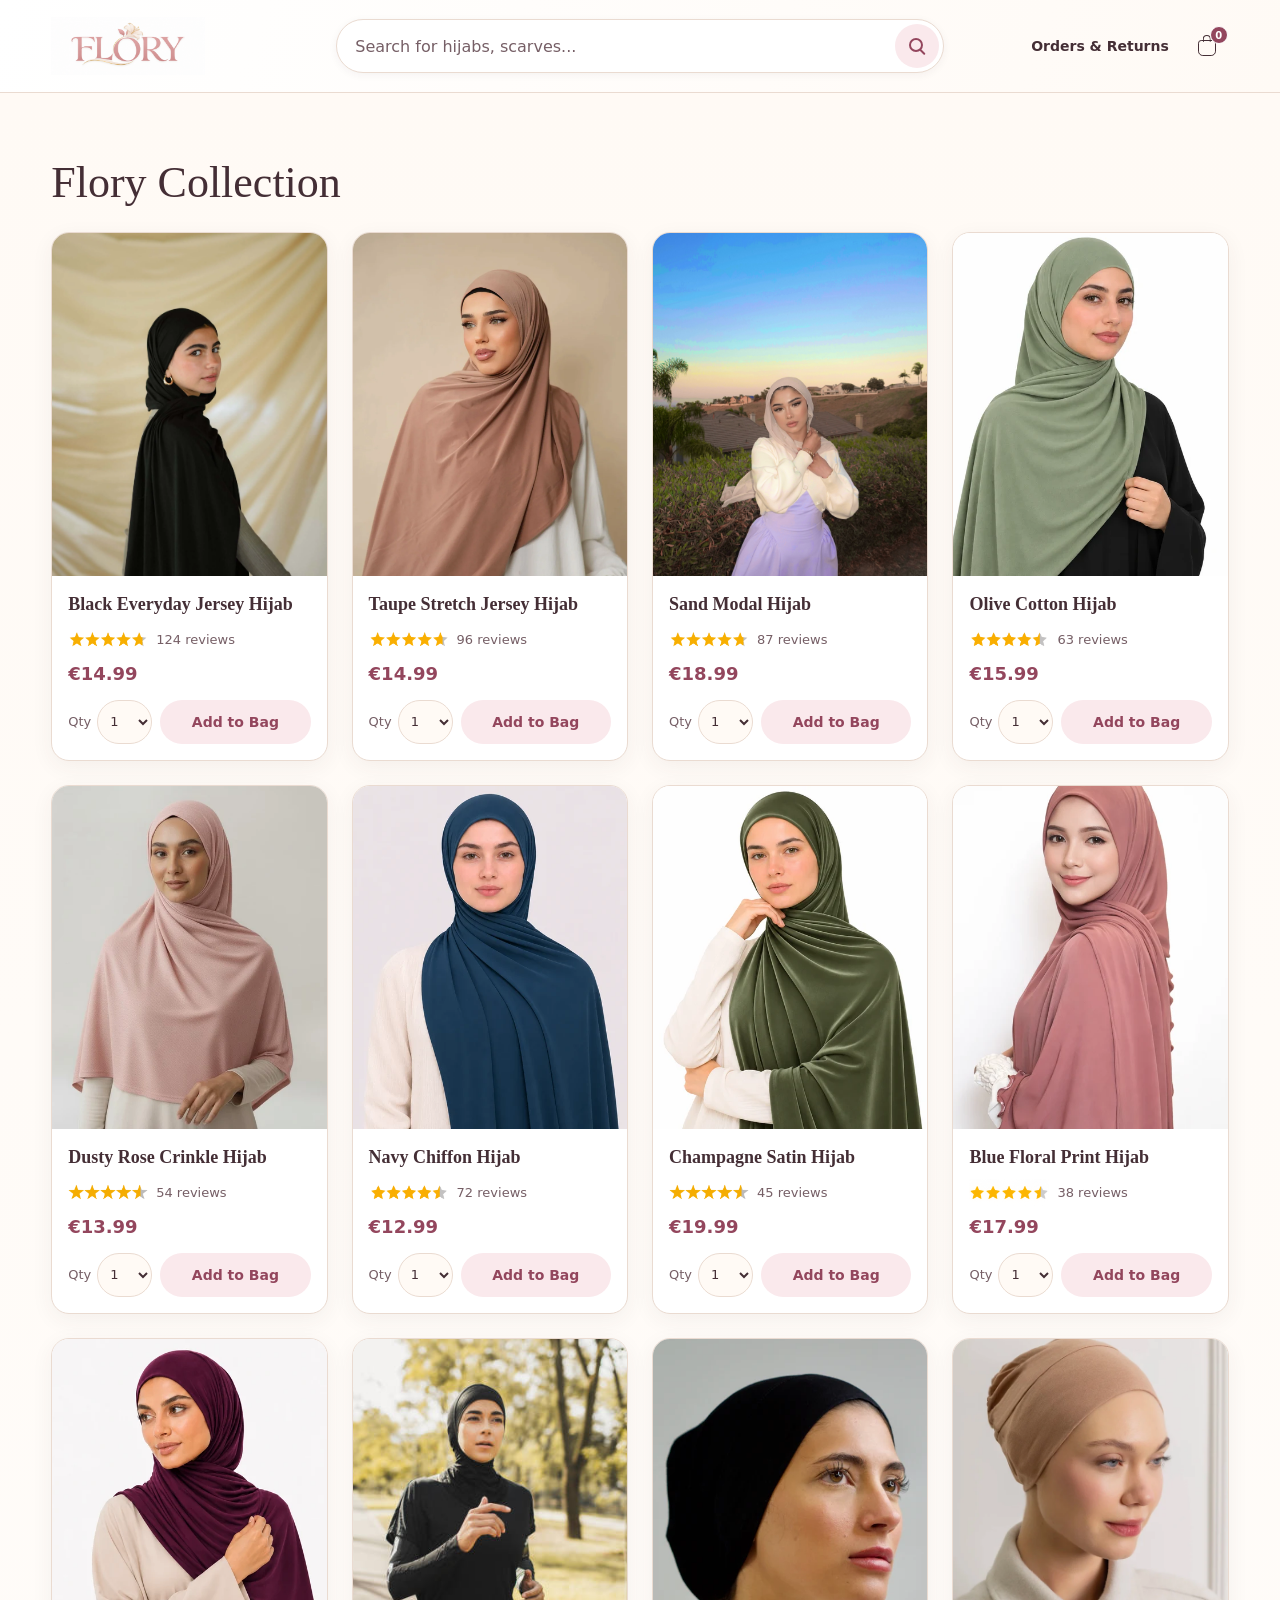
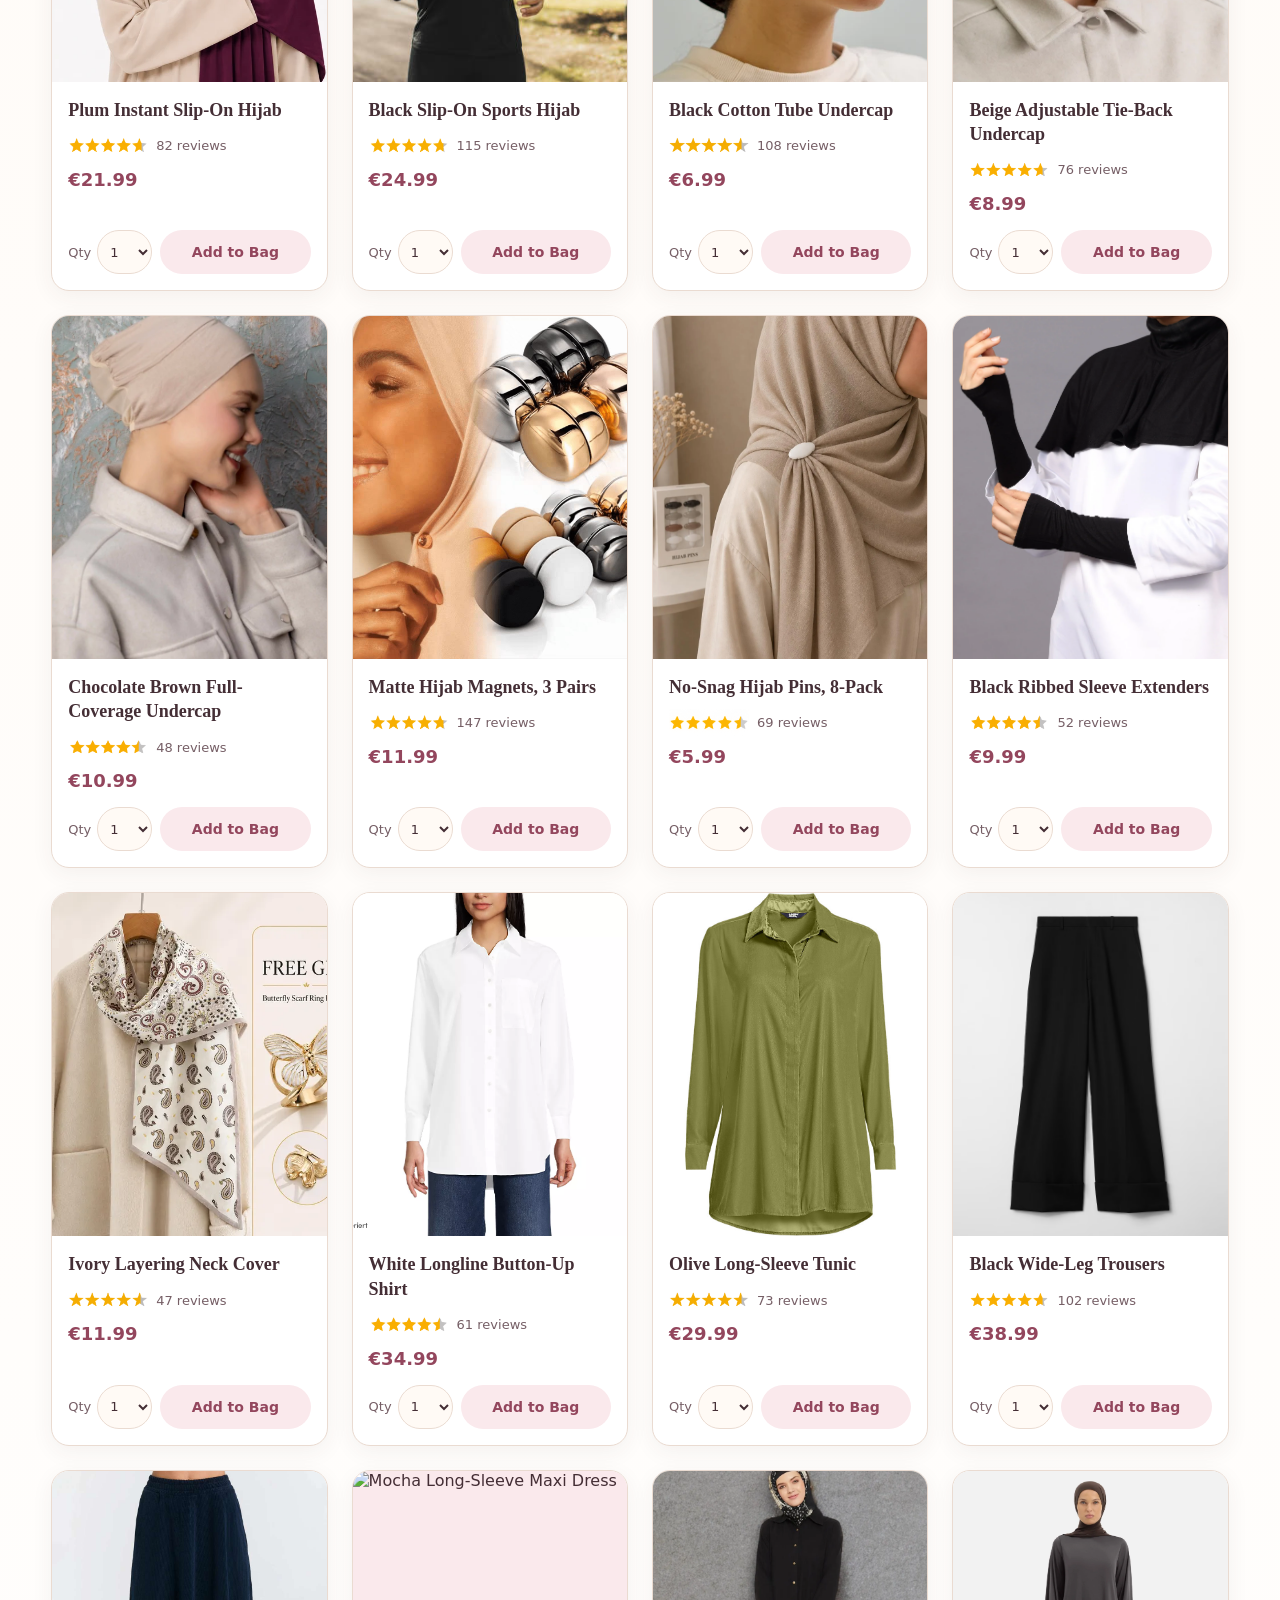
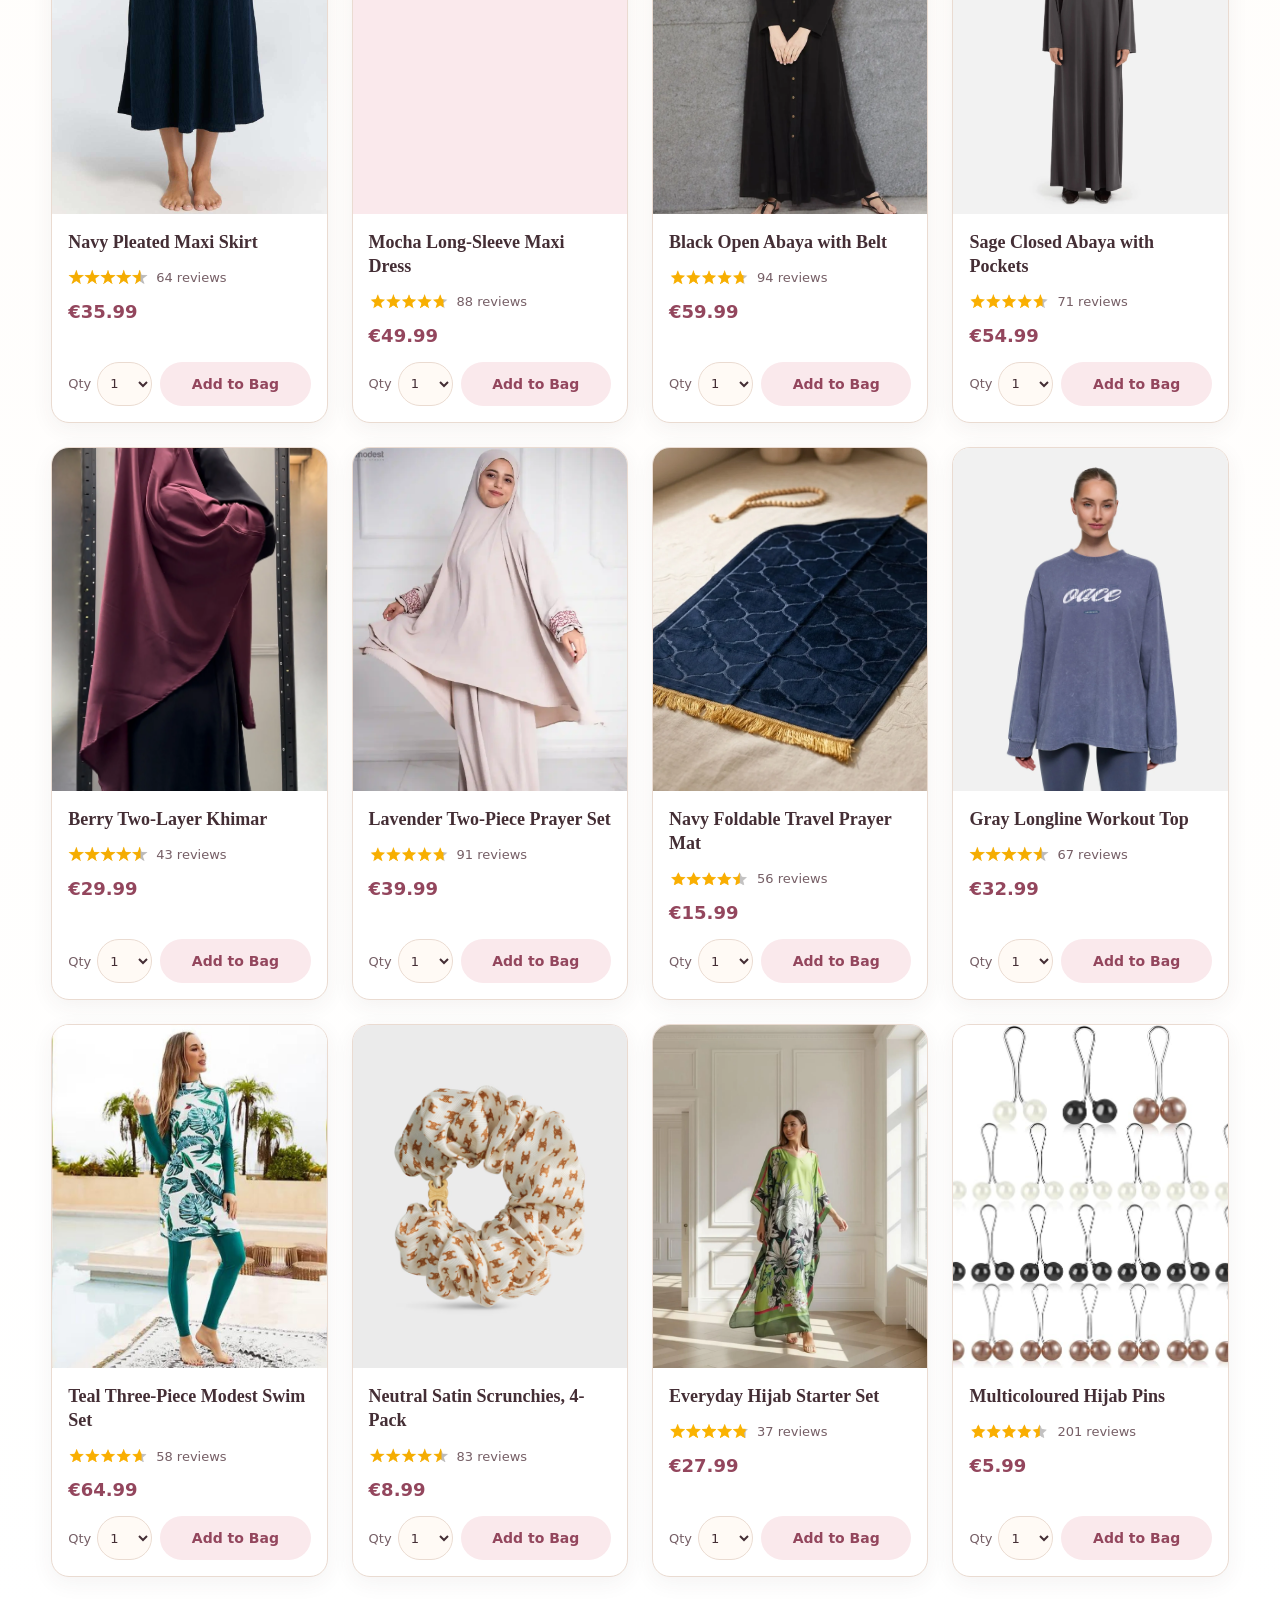
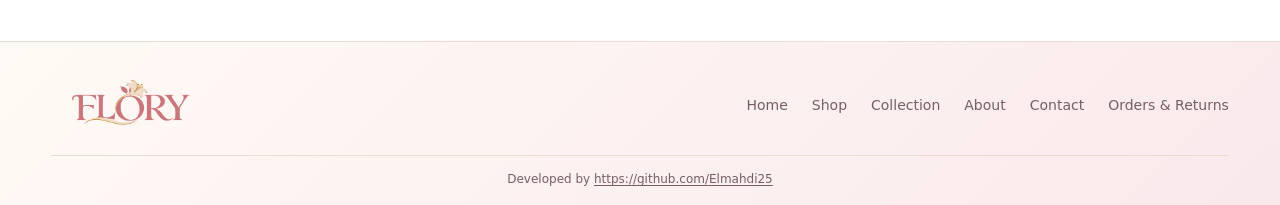
==== index.html @ d153ff6a "step_1 adding product by 1 in the bag cart" ====
<!DOCTYPE html>
<html lang="en">

<head>
    <meta charset="UTF-8">
    <meta name="viewport" content="width=device-width, initial-scale=1.0">
    <link rel="icon" type="image/png" href="./images/icons/flory-fav-icon.png">
    <title>FLORY</title>
    <link rel="stylesheet" href="./style/index/header.css">
    <link rel="stylesheet" href="./style/index/main.css">
    <link rel="stylesheet" href="./style/index/footer.css">
</head>

<body>
    <header class="store-header">
        <div class="header-inner">
            <a class="brand" href="index.html">
                <img src="images/flory-logo.png" alt="FLORY home">
            </a>

            <form class="store-search" role="search" action="search.html" method="get">
                <input type="search" name="q" aria-label="Search for hijabs and scarves"
                    placeholder="Search for hijabs, scarves..." required>
                <button type="submit" aria-label="Search">
                    <span class="search-icon" aria-hidden="true"></span>
                </button>
            </form>

            <nav class="header-actions" aria-label="Store links">
                <a class="orders-link" href="orders.html">Orders &amp; Returns</a>

                <div class="cart-tools">
                    <a class="icon-link" href="cart.html" aria-label="Shopping bag, 0 items">
                        <span class="bag-icon" aria-hidden="true"></span>
                        <span class="bag-count" aria-hidden="true">0</span>
                    </a>
                </div>
            </nav>
        </div>
    </header>
    <main class="shop">
        <h1 class="shop-title">Flory Collection</h1>

        <div class="products-grid js-products-grid"></div>
    </main>


    <footer class="flory-footer">
        <div class="flory-footer-inner">
            <a class="flory-footer-brand" href="index.html" aria-label="FLORY home">
                <img src="images/flory-logo-background-removed.png" alt="FLORY">
            </a>

            <nav class="flory-footer-nav" aria-label="Footer navigation">
                <ul class="flory-footer-links">
                    <li><a href="index.html">Home</a></li>
                    <li><a href="index.html#shop">Shop</a></li>
                    <li><a href="index.html#collection">Collection</a></li>
                    <li><a href="about.html">About</a></li>
                    <li><a href="contact.html">Contact</a></li>
                    <li><a href="orders.html">Orders &amp; Returns</a></li>
                </ul>
            </nav>

            <p class="flory-footer-credit">
                Developed by
                <a href="https://github.com/Elmahdi25">https://github.com/Elmahdi25</a>
            </p>
        </div>
    </footer>
    <script src="./script/bag_cart.js"></script>
    <script src="./script/product.js"></script>
    <script src="./script/index.js"></script>
</body>

</html>
---- style/index/header.css ----
:root {
  --cream: #fffaf5;
  --white: #fff;
  --blush: #fae9ec;
  --beige: #eadbd1;
  --rose: #93465d;
  --gold: #a97b3f;
  --ink: #442e35;
  --muted: #765f66;
}

* {
  box-sizing: border-box;
}

body {
  margin: 0;
  color: var(--ink);
  font-family: "DM Sans", system-ui, sans-serif;
}

.store-header {
  background: linear-gradient(110deg, var(--white), var(--cream));
  border-bottom: 1px solid var(--beige);
  box-shadow: 0 4px 18px rgb(68 46 53 / 7%);
}

.header-inner {
  display: grid;
  grid-template-columns: minmax(0, 1fr) minmax(0, 2.4fr) minmax(
      max-content,
      1fr
    );
  align-items: center;
  gap: 2rem;
  max-width: 90rem;
  margin-inline: auto;
  padding: 1rem clamp(1rem, 4vw, 3.5rem);
}

.brand {
  justify-self: start;
  border-radius: 0.5rem;
}

.brand img {
  display: block;
  width: clamp(6rem, 12vw, 10rem);
  max-width: 100%;
  height: 3.75rem;
  object-fit: contain;
  object-position: left center;
}

.store-search {
  display: flex;
  width: 100%;
  min-width: 0;
  padding: 0.25rem;
  border: 1px solid var(--beige);
  border-radius: 999px;
  background: var(--white);
  box-shadow: 0 2px 8px rgb(68 46 53 / 5%);
}

.store-search input {
  flex: 1;
  min-width: 0;
  padding: 0 0.875rem;
  border: 0;
  border-radius: inherit;
  background: transparent;
  color: var(--ink);
  font: inherit;
}

.store-search input::placeholder {
  color: var(--muted);
}

.store-search input:focus {
  outline: none;
}

.store-search:focus-within {
  border-color: var(--rose);
  outline: 2px solid var(--blush);
}

.store-search button,
.icon-link {
  display: grid;
  place-items: center;
  flex: none;
  width: 2.75rem;
  height: 2.75rem;
}

.store-search button {
  border: 0;
  border-radius: 50%;
  background: var(--blush);
  color: var(--rose);
  cursor: pointer;
}

.store-search button:hover {
  background: #f4d9df;
}

.search-icon {
  position: relative;
  width: 0.875rem;
  height: 0.875rem;
  border: 2px solid currentColor;
  border-radius: 50%;
  transform: translate(-1px, -1px);
}

.search-icon::after {
  position: absolute;
  right: -5px;
  bottom: -3px;
  width: 7px;
  height: 2px;
  border-radius: 2px;
  background: currentColor;
  transform: rotate(45deg);
  content: "";
}

.header-actions,
.cart-tools {
  display: flex;
  align-items: center;
}

.header-actions {
  justify-self: end;
  gap: 1rem;
}

.orders-link {
  display: inline-flex;
  align-items: center;
  min-height: 2.75rem;
  color: var(--ink);
  font-size: 0.875rem;
  font-weight: 600;
  text-decoration: none;
  white-space: nowrap;
}

.orders-link:hover {
  text-decoration: underline;
  text-decoration-color: var(--gold);
  text-underline-offset: 0.25em;
}

.icon-link {
  position: relative;
  border-radius: 50%;
  color: var(--ink);
  text-decoration: none;
}

.icon-link:hover {
  background: var(--blush);
  color: var(--rose);
}

.brand:focus-visible,
.orders-link:focus-visible,
.icon-link:focus-visible,
.store-search button:focus-visible {
  outline: 2px solid var(--rose);
  outline-offset: 2px;
}

.bag-icon {
  position: relative;
  width: 1.125rem;
  height: 1rem;
  margin-top: 0.25rem;
  border: 1.5px solid currentColor;
  border-radius: 0.2rem 0.2rem 0.3rem 0.3rem;
}

.bag-icon::before {
  position: absolute;
  top: -0.375rem;
  left: 50%;
  width: 0.4rem;
  height: 0.35rem;
  border: 1.5px solid currentColor;
  border-bottom: 0;
  border-radius: 0.35rem 0.35rem 0 0;
  transform: translateX(-50%);
  content: "";
}

.bag-count {
  position: absolute;
  top: 0.125rem;
  right: 0.0625rem;
  display: grid;
  place-items: center;
  min-width: 1.125rem;
  height: 1.125rem;
  padding-inline: 0.125rem;
  border: 1px solid var(--white);
  border-radius: 999px;
  background: var(--rose);
  color: var(--white);
  font-size: 0.625rem;
  font-weight: 700;
}

/* Tablet */
@media (max-width: 62rem) {
  .header-inner {
    grid-template-columns: minmax(0, 1fr) minmax(0, 2fr) max-content;
    gap: 1rem;
  }

  .header-actions {
    gap: 0.5rem;
  }
}

/* Mobile: logo and store links above a full-width search field */
@media (max-width: 44rem) {
  .header-inner {
    grid-template-columns: minmax(0, 1fr) max-content;
    gap: 0.625rem 0.75rem;
    padding: 0.625rem 1rem 0.875rem;
  }

  .brand {
    grid-area: 1 / 1;
  }

  .brand img {
    height: 2.75rem;
  }

  .header-actions {
    grid-area: 1 / 2;
  }

  .store-search {
    grid-area: 2 / 1 / 3 / -1;
  }
}

/* Narrow phones */
@media (max-width: 23rem) {
  .header-inner {
    padding-inline: 0.75rem;
    column-gap: 0.5rem;
  }

  .orders-link {
    font-size: 0.75rem;
  }
}
---- style/index/main.css ----
.shop {
  min-height: 100vh;
  padding: clamp(2rem, 5vw, 4rem) clamp(1rem, 4vw, 3.5rem);
  background: linear-gradient(180deg, var(--cream), var(--white));
}

.shop-title,
.products-grid {
  max-width: 80rem;
  margin-inline: auto;
}

.shop-title {
  margin-top: 0;
  margin-bottom: 1.5rem;
  color: var(--ink);
  font-family: Georgia, serif;
  font-size: clamp(1.75rem, 4vw, 2.75rem);
  font-weight: 500;
}

.products-grid {
  display: grid;
  grid-template-columns: repeat(auto-fill, minmax(min(100%, 15rem), 1fr));
  gap: clamp(0.875rem, 2vw, 1.5rem);
}

.product-card {
  display: flex;
  flex-direction: column;
  min-width: 0;
  overflow: hidden;
  border: 1px solid var(--beige);
  border-radius: 1.125rem;
  background: var(--white);
  box-shadow: 0 6px 22px rgb(68 46 53 / 6%);
}

.product-image-wrap {
  aspect-ratio: 4 / 5;
  overflow: hidden;
  background: var(--blush);
}

.product-image {
  display: block;
  width: 100%;
  height: 100%;
  object-fit: cover;
}

.product-details {
  display: flex;
  flex: 1;
  flex-direction: column;
  gap: 0.625rem;
  padding: 1rem;
}

.product-name {
  margin: 0;
  color: var(--ink);
  font-family: Georgia, serif;
  font-size: 1.125rem;
  font-weight: 600;
  line-height: 1.35;
}

.product-rating {
  display: flex;
  flex-wrap: wrap;
  align-items: center;
  gap: 0.375rem 0.5rem;
}

.product-stars {
  display: block;
  width: 5rem;
  height: auto;
}

.product-review-count {
  color: var(--muted);
  font-size: 0.8125rem;
}

.product-price {
  margin: 0;
  color: var(--rose);
  font-size: 1.125rem;
  font-weight: 700;
}

.product-actions {
  display: flex;
  flex-wrap: wrap;
  align-items: center;
  gap: 0.5rem;
  margin-top: auto;
  padding-top: 0.375rem;
}

.product-quantity {
  display: flex;
  align-items: center;
  gap: 0.375rem;
  color: var(--muted);
  font-size: 0.8125rem;
}

.product-quantity select,
.add-to-bag {
  min-height: 2.75rem;
  border-radius: 999px;
  font: inherit;
  cursor: pointer;
}

.product-quantity select {
  padding-inline: 0.5rem;
  border: 1px solid var(--beige);
  background: var(--cream);
  color: var(--ink);
}

.add-to-bag {
  flex: 1 0 auto;
  padding-inline: 0.75rem;
  border: 1px solid transparent;
  background: var(--blush);
  color: var(--rose);
  font-size: 0.875rem;
  font-weight: 700;
}

.add-to-bag:hover {
  border-color: var(--gold);
  background: #f4d9df;
}

.product-quantity select:focus-visible,
.add-to-bag:focus-visible {
  outline: 2px solid var(--rose);
  outline-offset: 2px;
}
---- style/index/footer.css ----
.flory-footer {
  padding: 2rem clamp(1rem, 4vw, 3.5rem) 1rem;
  border-top: 1px solid var(--beige, #eadbd1);
  background: linear-gradient(
    135deg,
    var(--cream, #fffaf5),
    var(--blush, #fae9ec)
  );
  color: var(--muted, #765f66);
}

.flory-footer-inner {
  display: grid;
  grid-template-columns: auto minmax(0, 1fr);
  align-items: center;
  gap: 1.25rem 2rem;
  max-width: 80rem;
  margin-inline: auto;
}

.flory-footer a {
  color: inherit;
  text-decoration: none;
}

.flory-footer a:hover {
  color: var(--rose, #93465d);
  text-decoration: underline;
  text-underline-offset: 0.25em;
}

.flory-footer a:focus-visible {
  outline: 2px solid var(--rose, #93465d);
  outline-offset: 3px;
  border-radius: 0.2rem;
}

.flory-footer .flory-footer-brand {
  justify-self: start;
}

.flory-footer-brand img {
  display: block;
  width: clamp(7rem, 15vw, 10rem);
  height: auto;
}

@media (max-width: 48rem) {
  .flory-footer .flory-footer-brand {
    justify-self: center;
  }
}

.flory-footer-nav {
  justify-self: end;
}

.flory-footer-links {
  display: flex;
  flex-wrap: wrap;
  justify-content: flex-end;
  gap: 0.25rem clamp(0.875rem, 2vw, 1.5rem);
  margin: 0;
  padding: 0;
  list-style: none;
}

.flory-footer-links a {
  display: inline-flex;
  align-items: center;
  min-height: 2.75rem;
  font-size: 0.875rem;
}

.flory-footer-credit {
  grid-column: 1 / -1;
  margin: 0;
  padding-top: 0.875rem;
  border-top: 1px solid var(--beige, #eadbd1);
  font-size: 0.75rem;
  line-height: 1.6;
  text-align: center;
  overflow-wrap: anywhere;
}

.flory-footer-credit a {
  text-decoration: underline;
  text-underline-offset: 0.2em;
}

/* Tablet and mobile */
@media (max-width: 48rem) {
  .flory-footer-inner {
    grid-template-columns: minmax(0, 1fr);
    justify-items: center;
    gap: 0.75rem;
  }

  .flory-footer-nav {
    justify-self: center;
  }

  .flory-footer-links {
    justify-content: center;
  }

  .flory-footer-credit {
    width: 100%;
  }
}

/* Small phones */
@media (max-width: 30rem) {
  .flory-footer-links {
    display: grid;
    grid-template-columns: repeat(2, minmax(0, 1fr));
    column-gap: 1.25rem;
    text-align: center;
  }
}
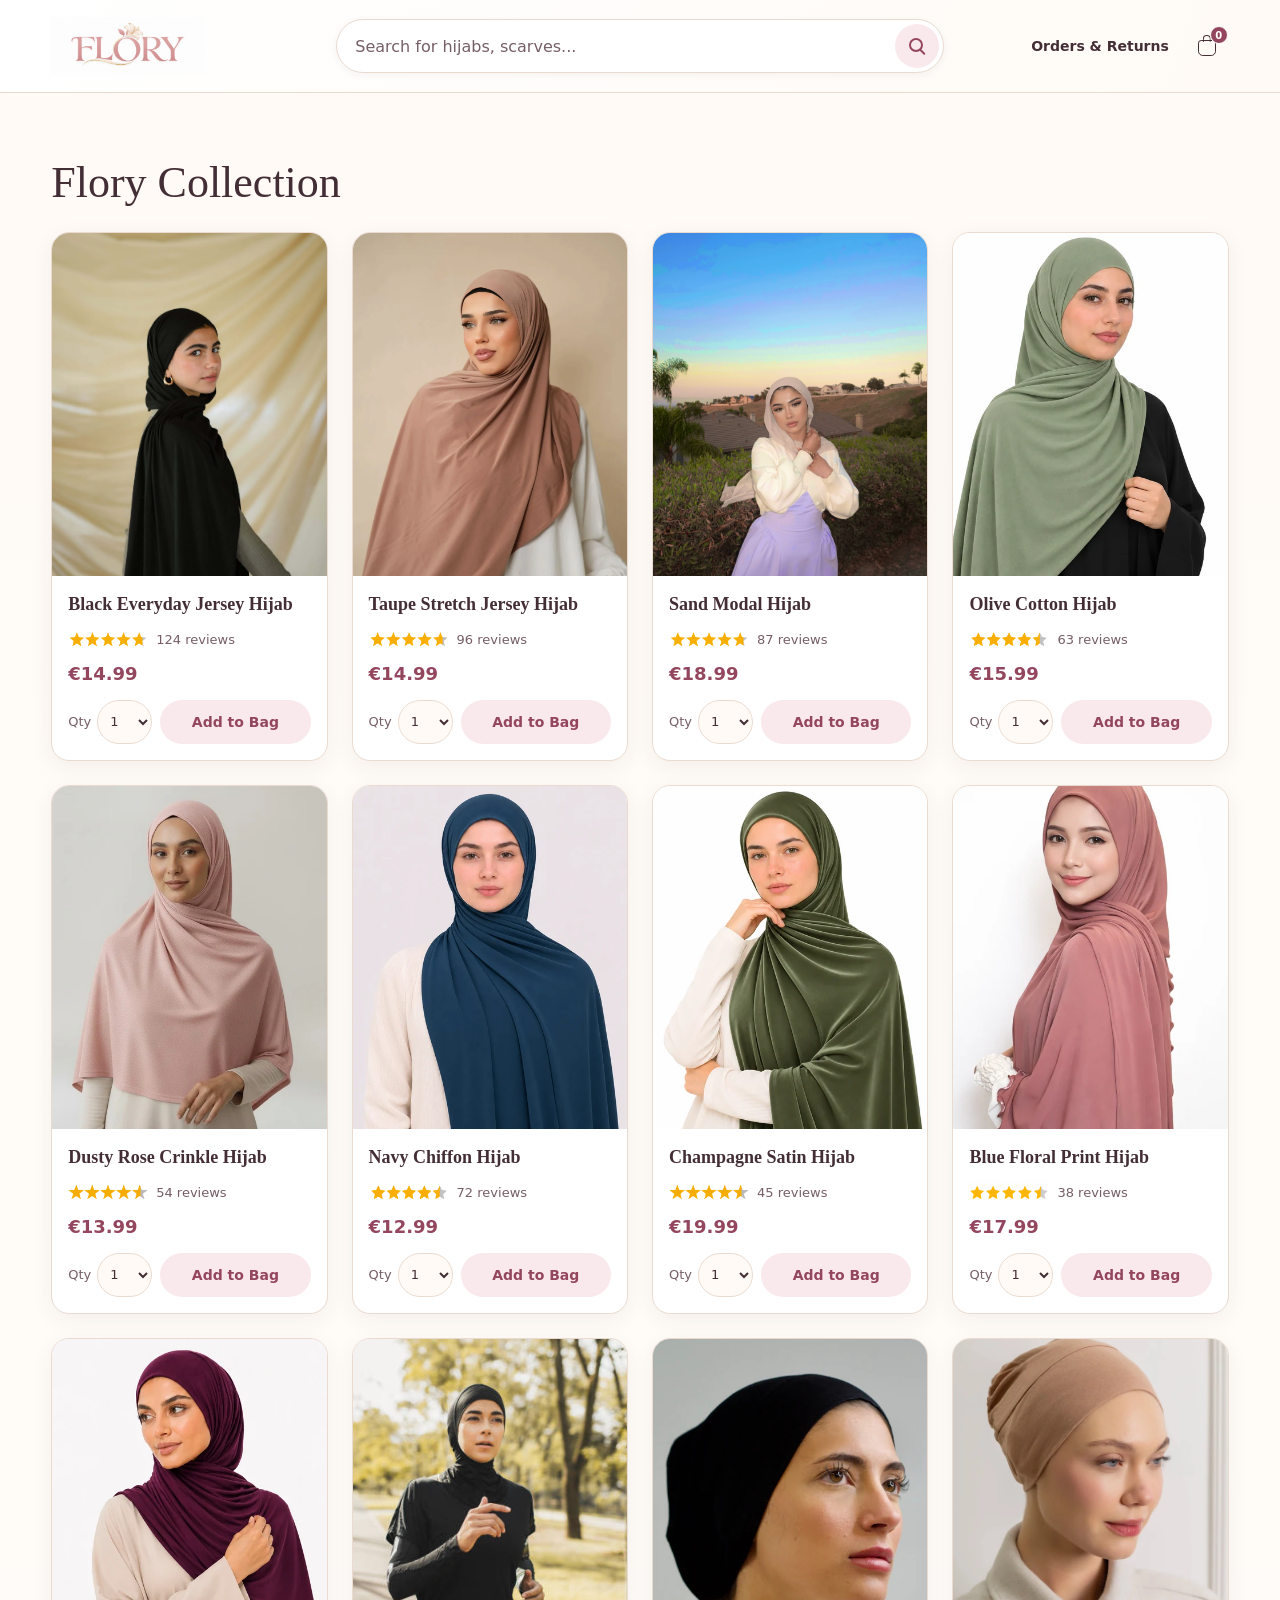
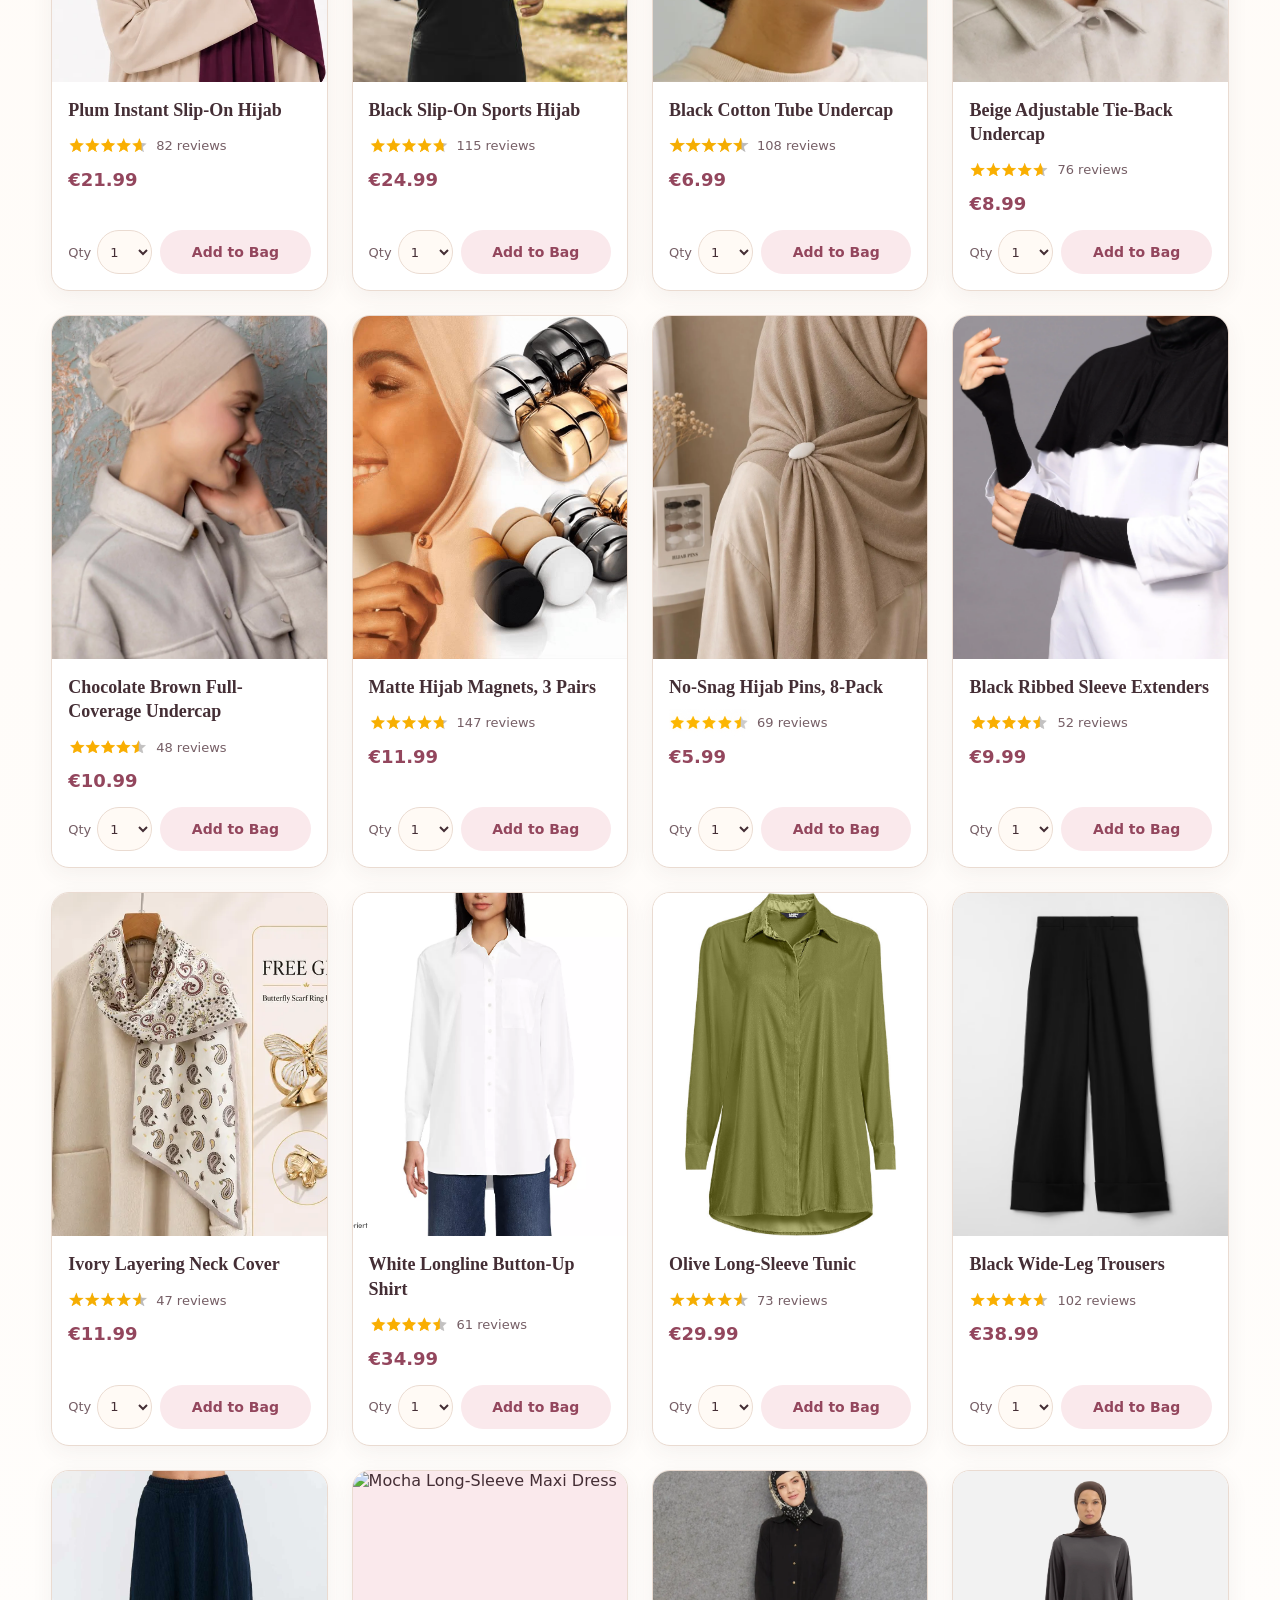
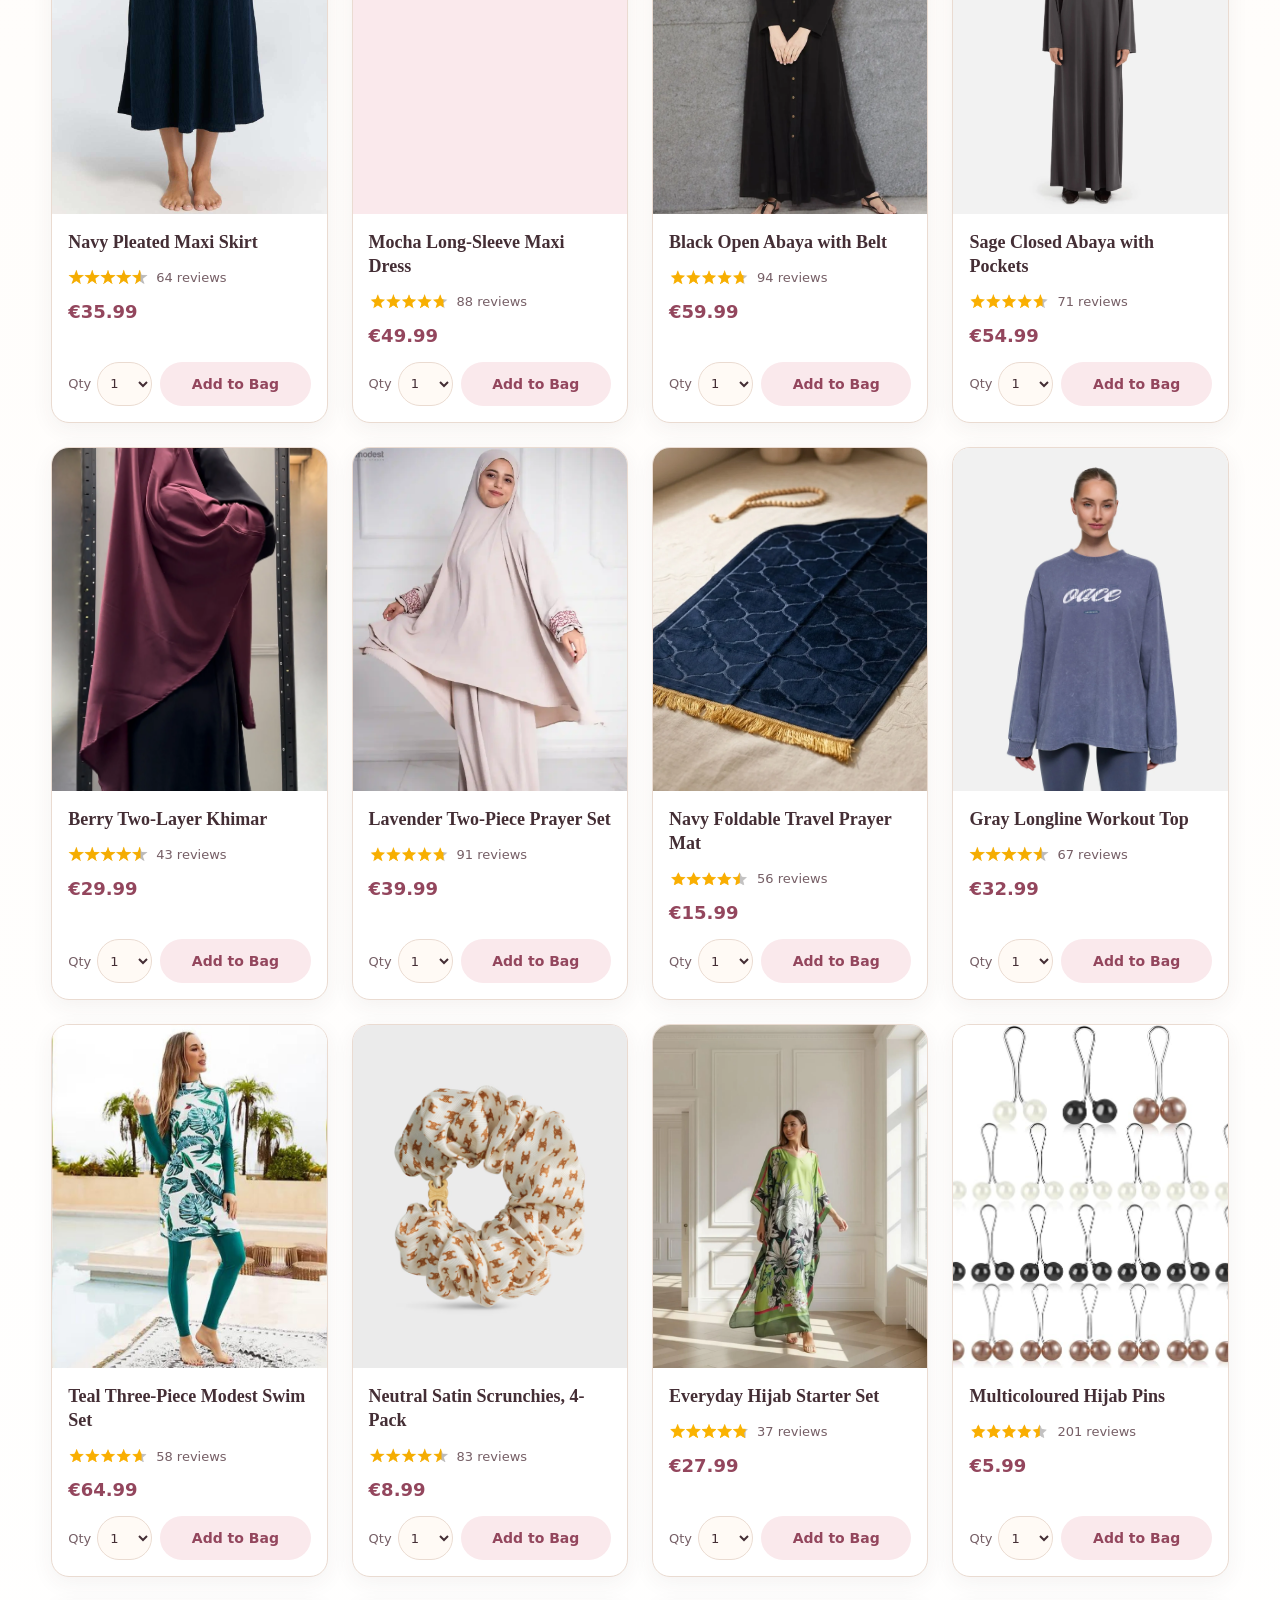
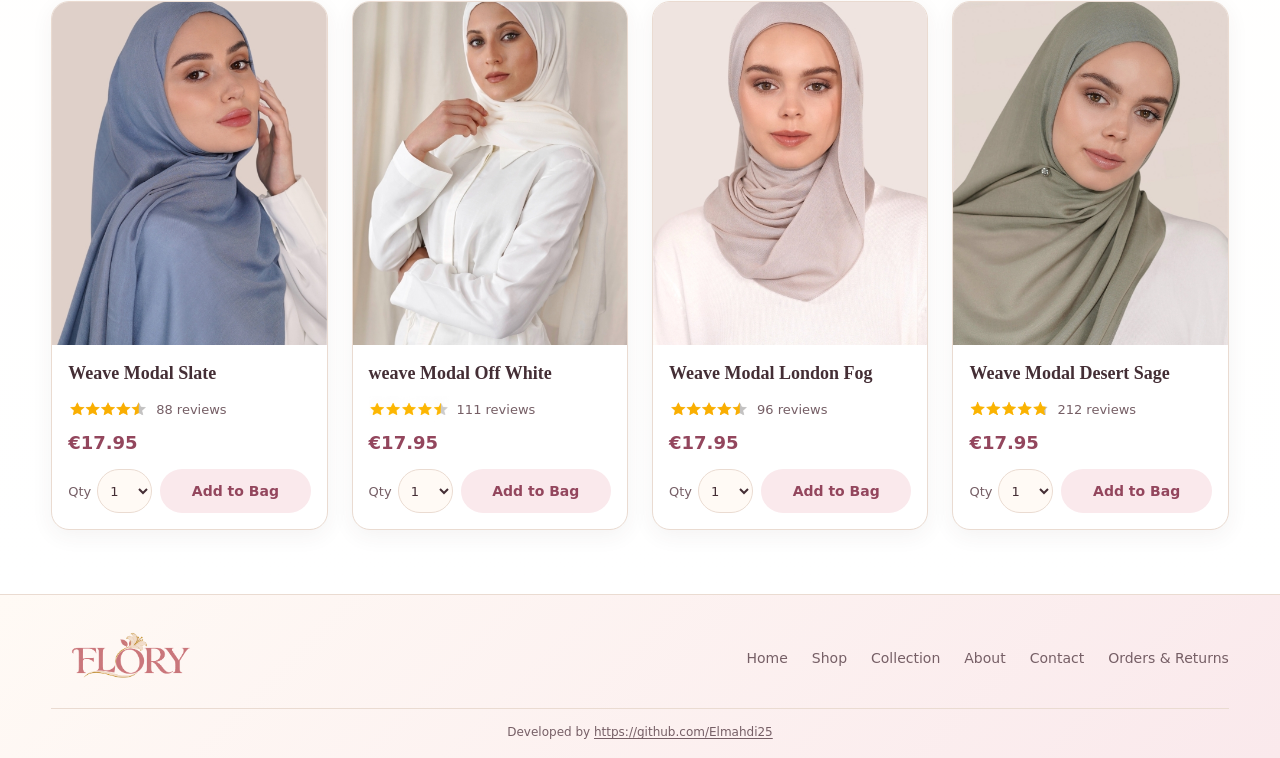
==== commit 4cc9ca4c: "step_5 use modules and import cart from cart.js" ====
--- a/index.html
+++ b/index.html
@@ -68,9 +68,9 @@
             </p>
         </div>
     </footer>
-    <script src="./script/bag_cart.js"></script>
+   
     <script src="./script/product.js"></script>
-    <script src="./script/index.js"></script>
+    <script type="module" src="./script/index.js"></script>
 </body>
 
 </html>
--- a/style/index/main.css
+++ b/style/index/main.css
@@ -143,3 +143,46 @@
   outline: 2px solid var(--rose);
   outline-offset: 2px;
 }
+.product-actions {
+  display: grid;
+  grid-template-columns: auto minmax(0, 1fr);
+  column-gap: 0.5rem;
+  row-gap: 0;
+}
+
+.product-actions .product-quantity {
+  grid-column: 1;
+  grid-row: 2;
+}
+
+.product-actions .add-to-bag {
+  grid-column: 2;
+  grid-row: 2;
+}
+
+.added-message {
+  grid-column: 2;
+  grid-row: 1;
+  display: flex;
+  align-items: center;
+  gap: 0.4rem;
+  margin: 0 0 0.4rem;
+  color: var(--rose);
+  font-size: 0.8125rem;
+  font-weight: 600;
+}
+
+.added-message[hidden] {
+  display: none;
+}
+
+.added-check {
+  display: grid;
+  place-items: center;
+  width: 1.25rem;
+  height: 1.25rem;
+  border-radius: 50%;
+  background: var(--blush);
+  color: var(--rose);
+}
+
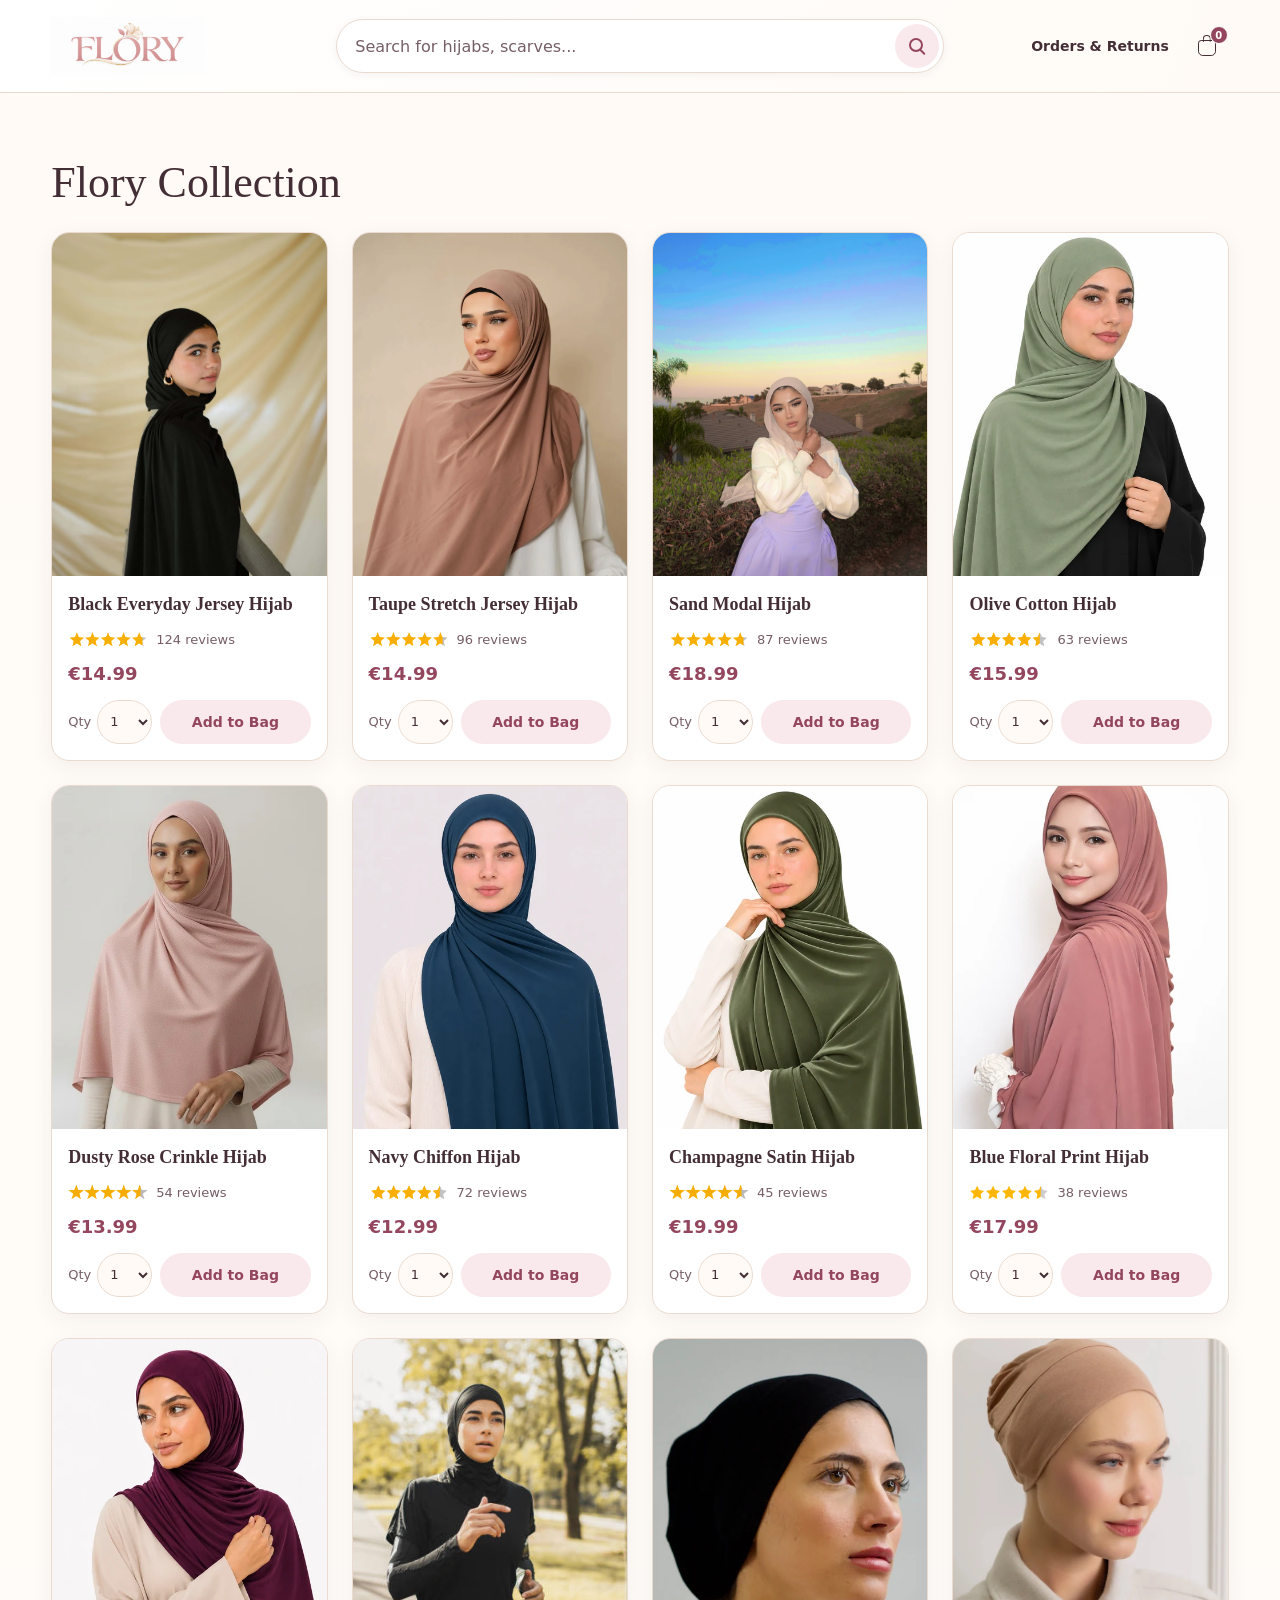
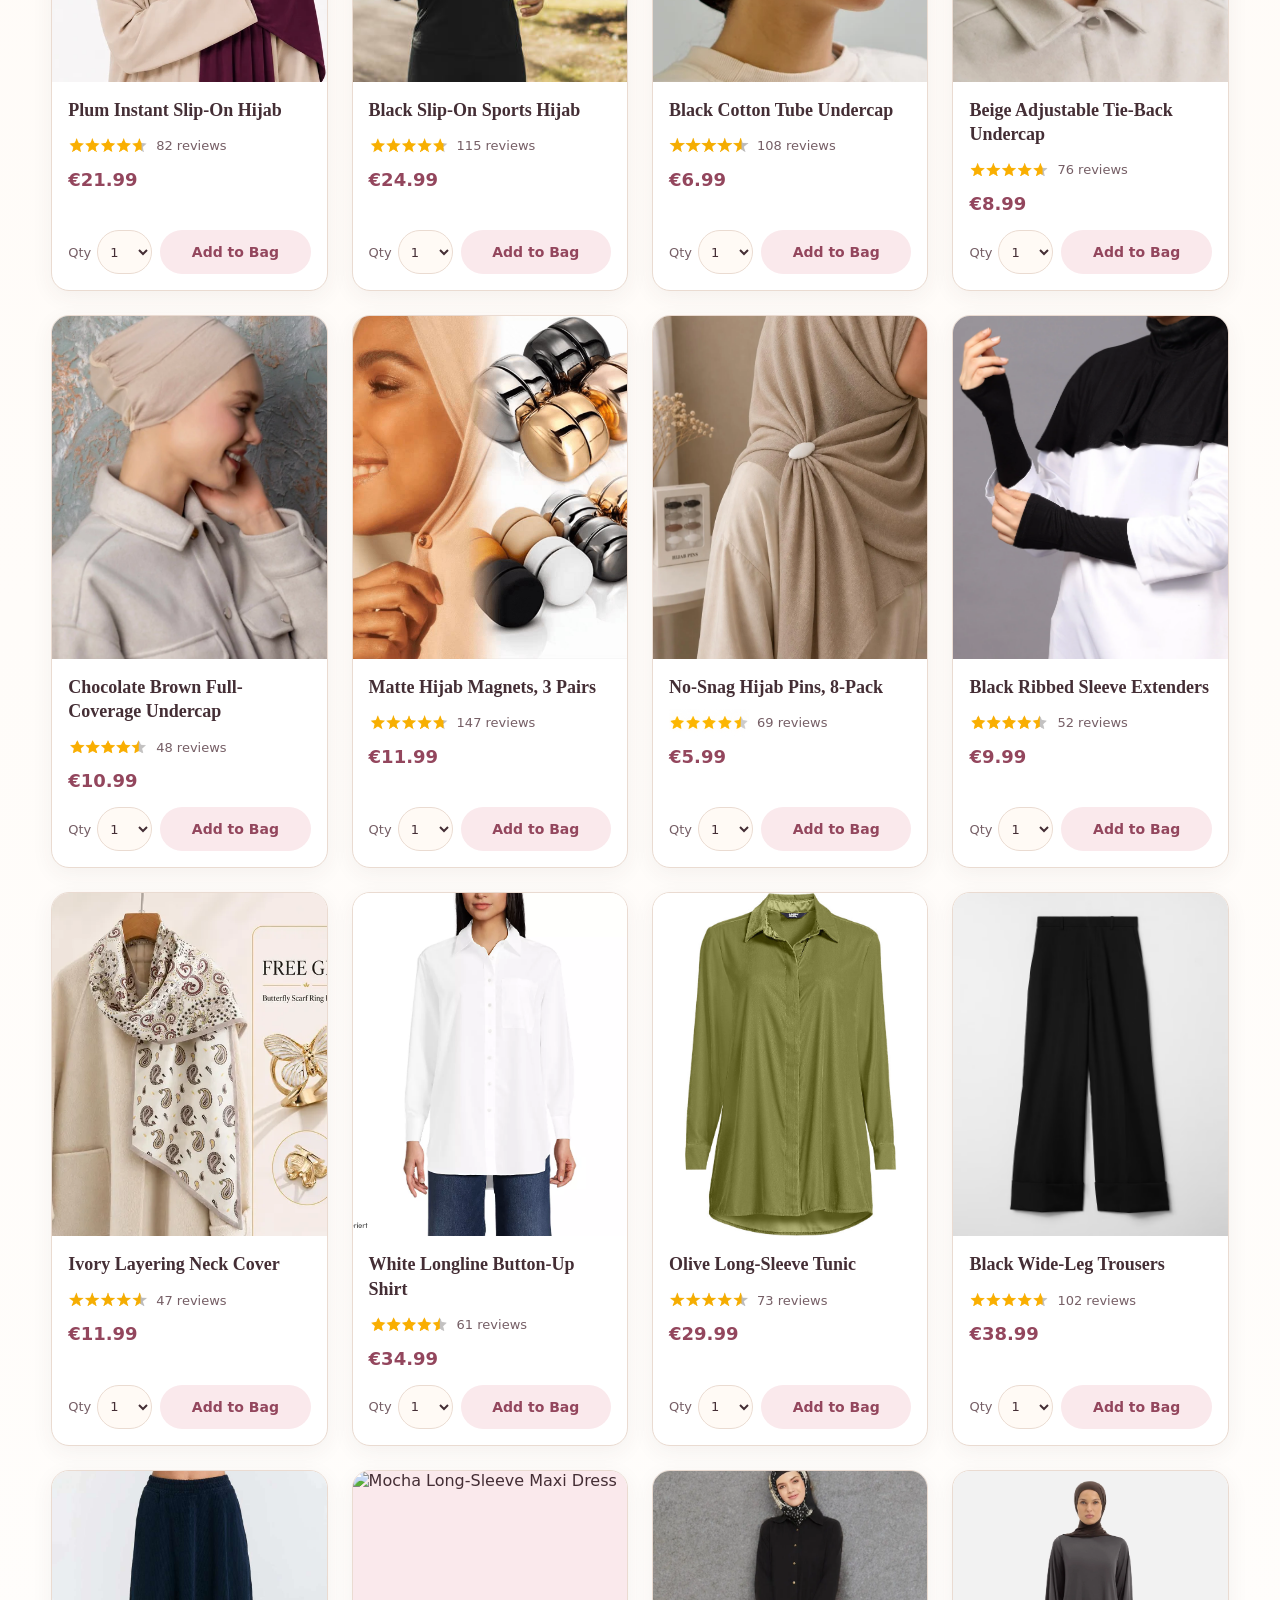
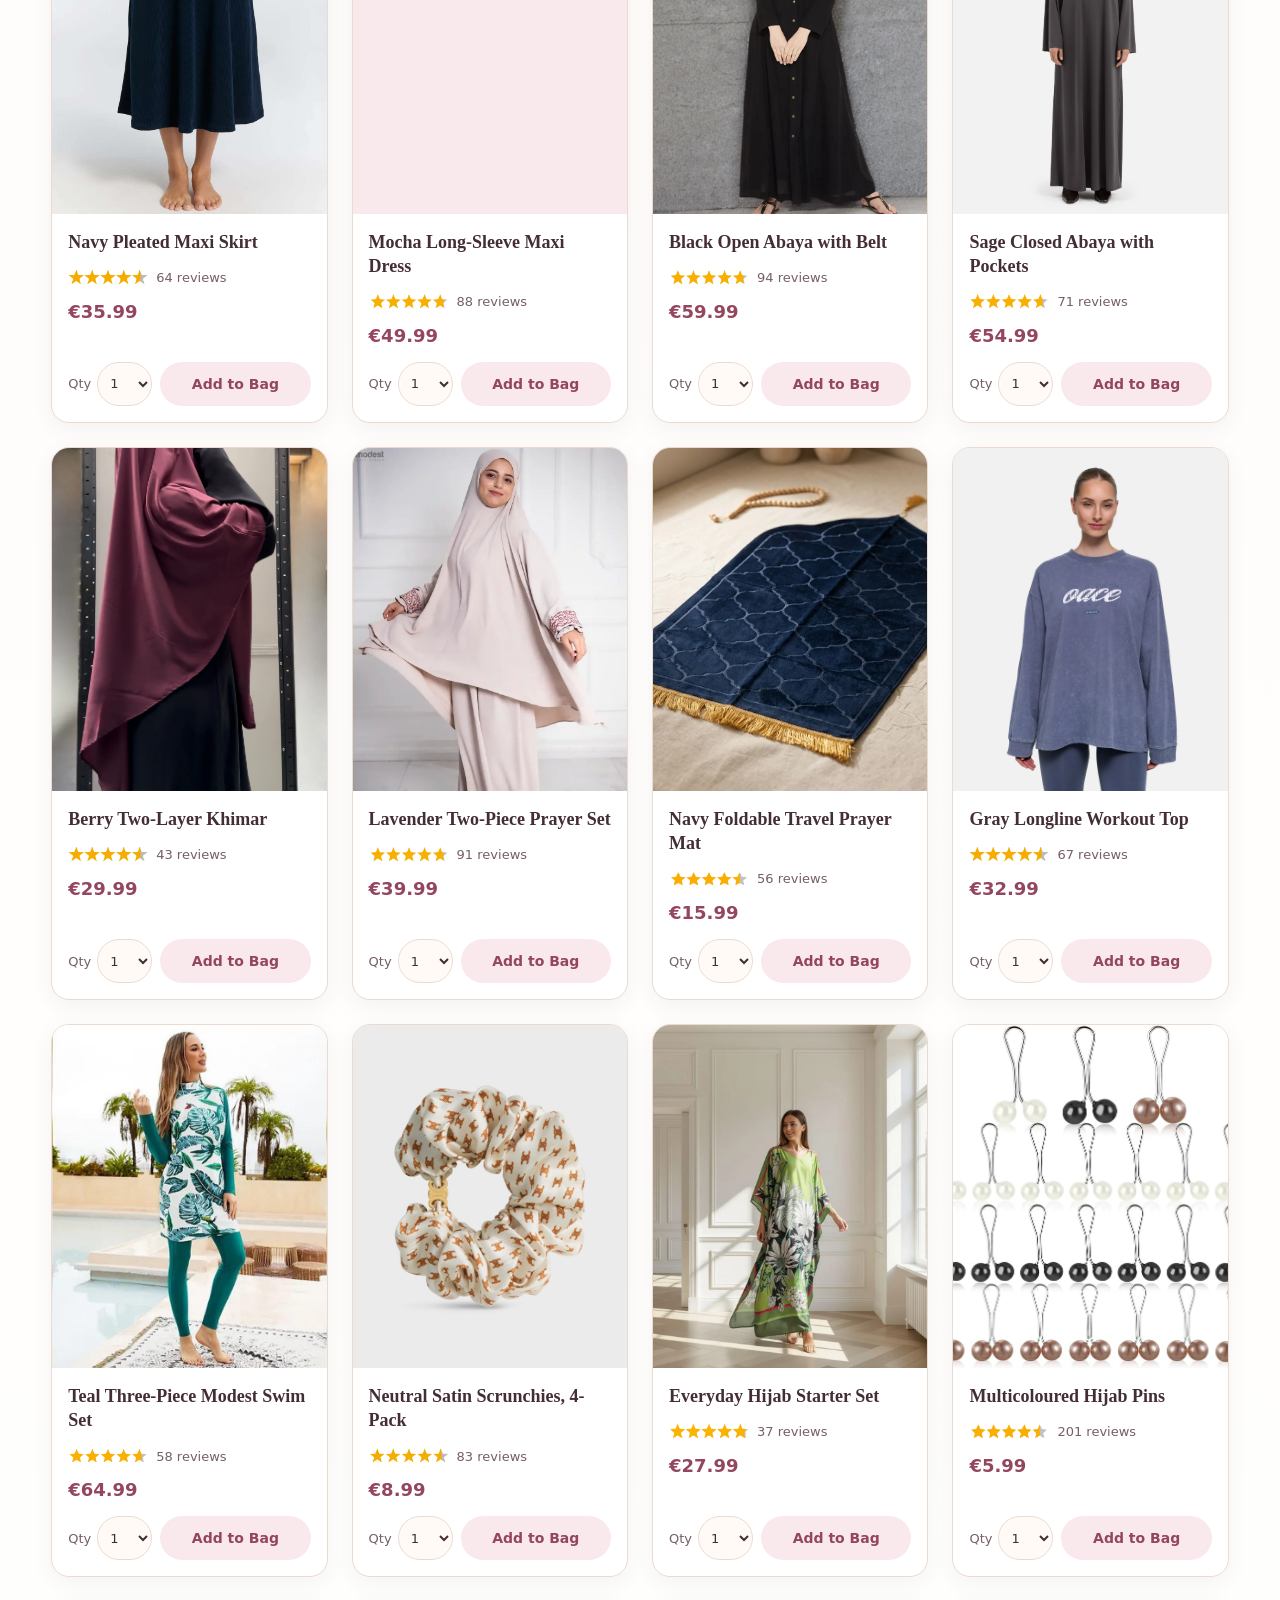
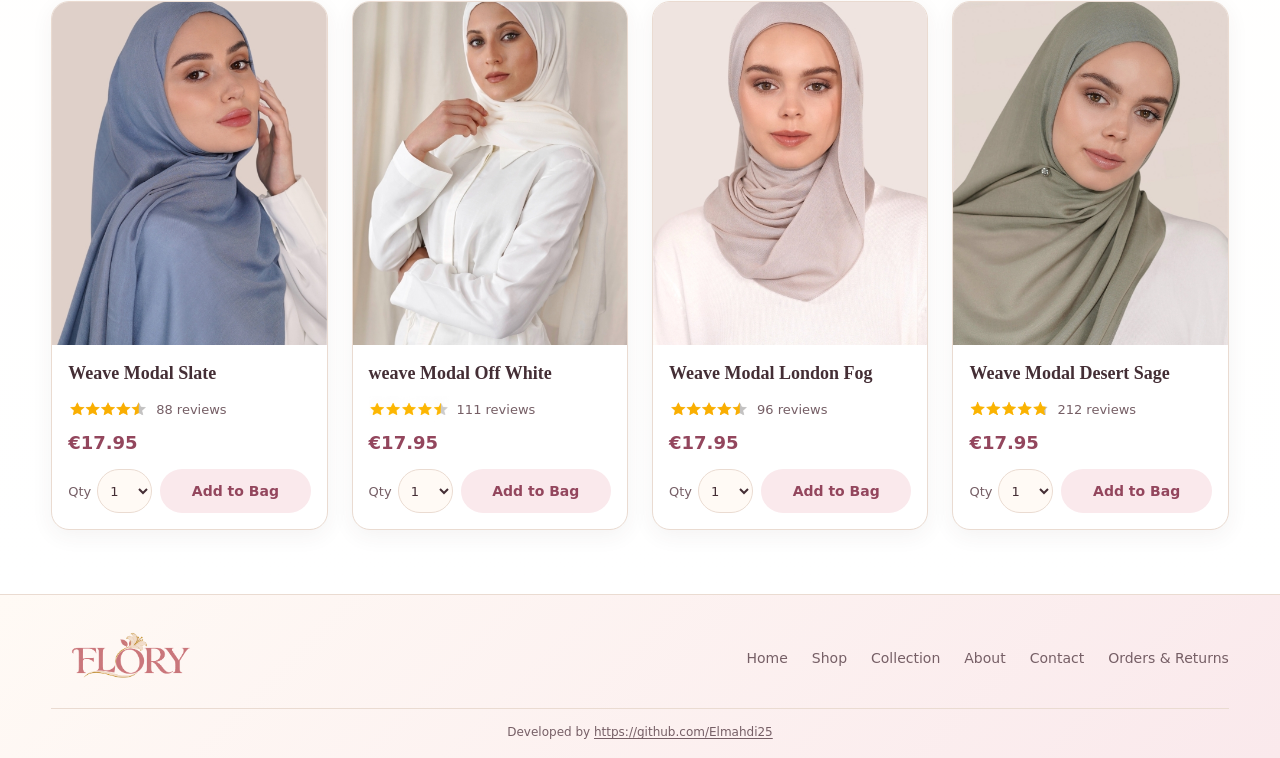
==== commit 0501ac87: "step_6 import products from products.js" ====
--- a/index.html
+++ b/index.html
@@ -69,7 +69,7 @@
         </div>
     </footer>
    
-    <script src="./script/product.js"></script>
+   
     <script type="module" src="./script/index.js"></script>
 </body>
 
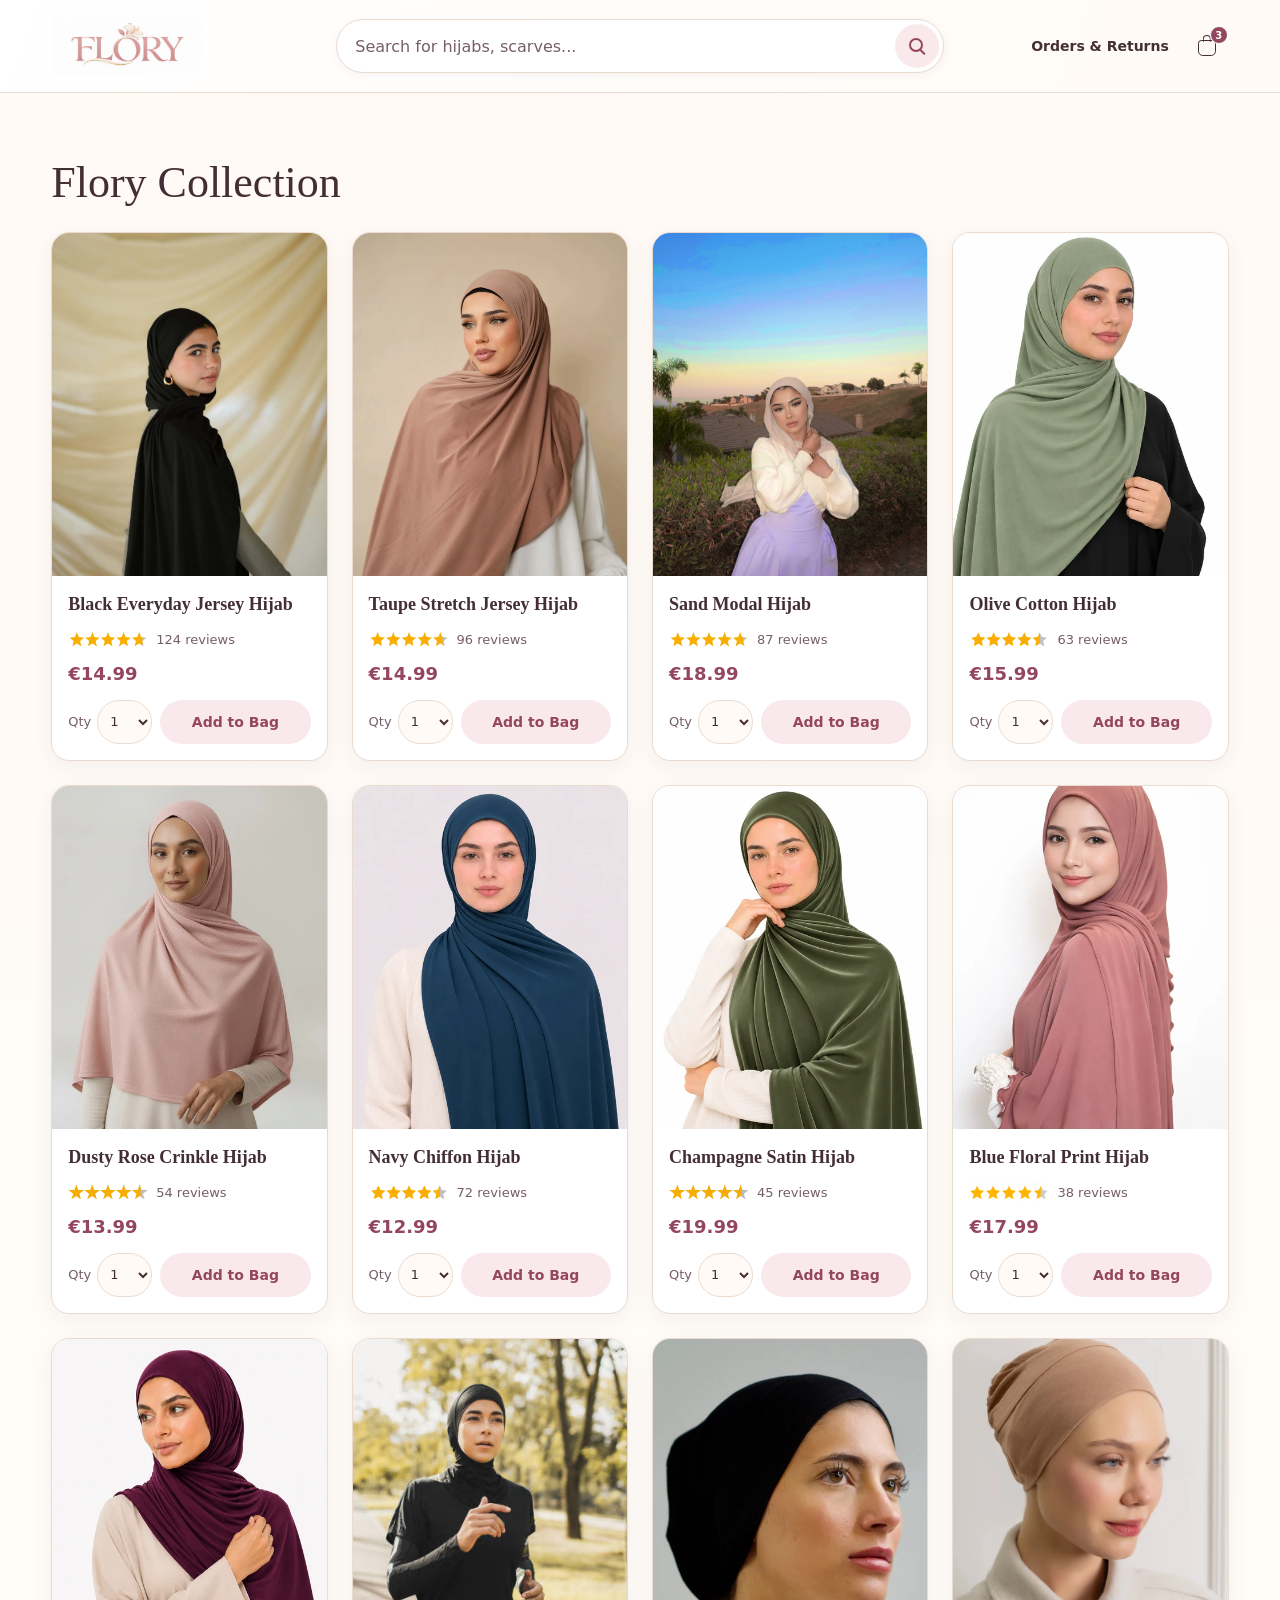
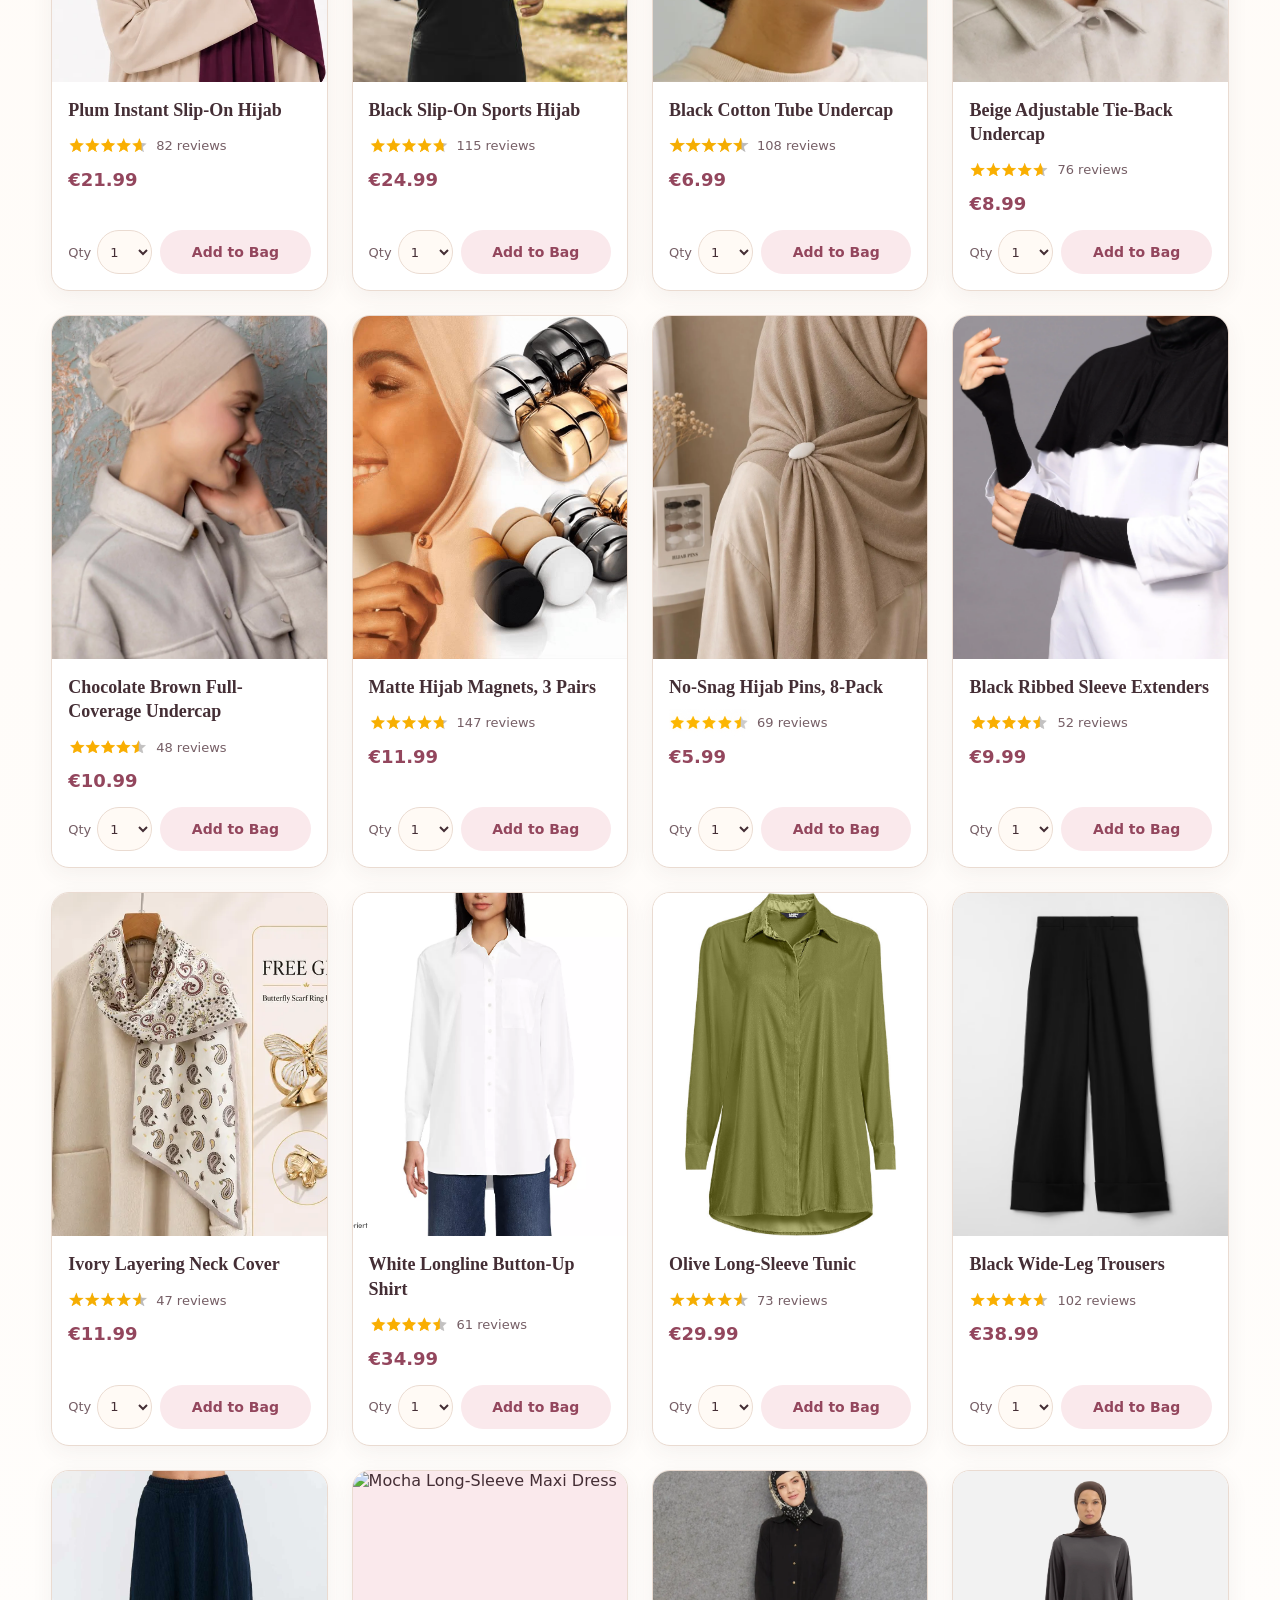
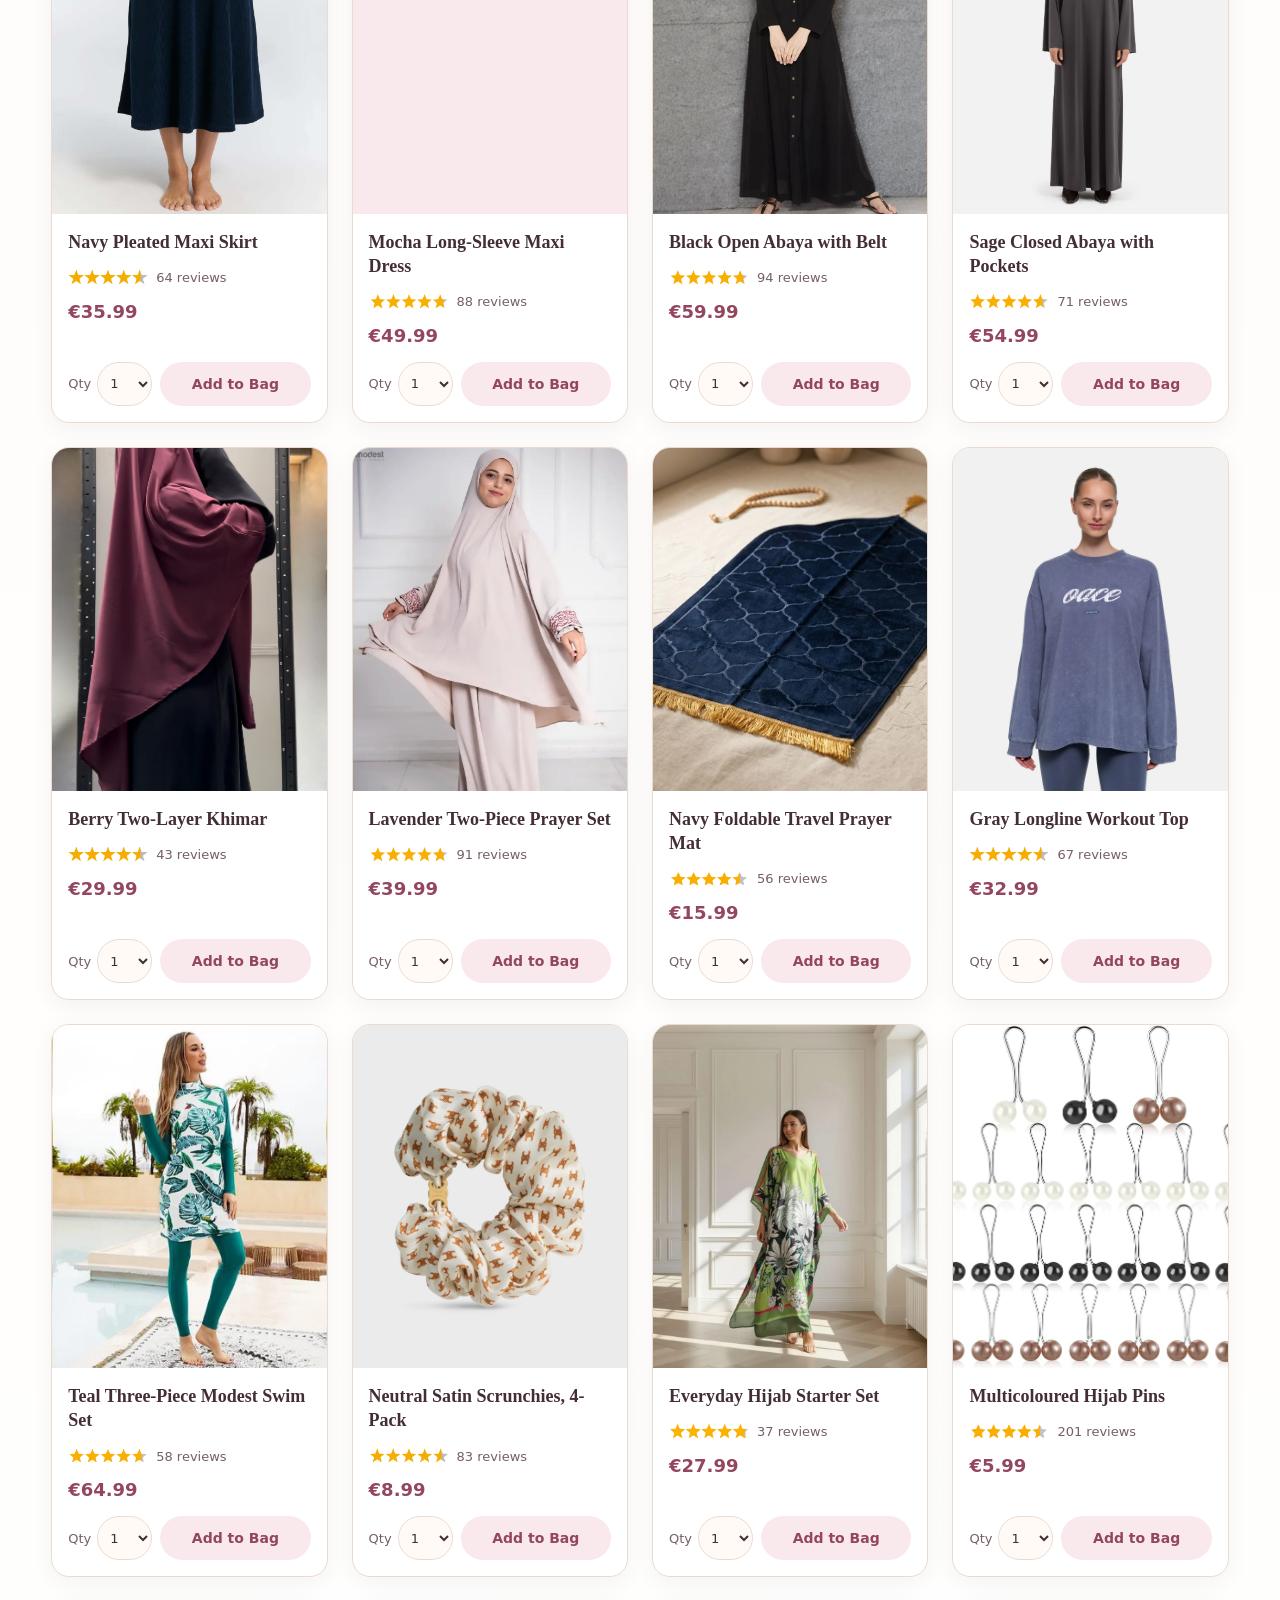
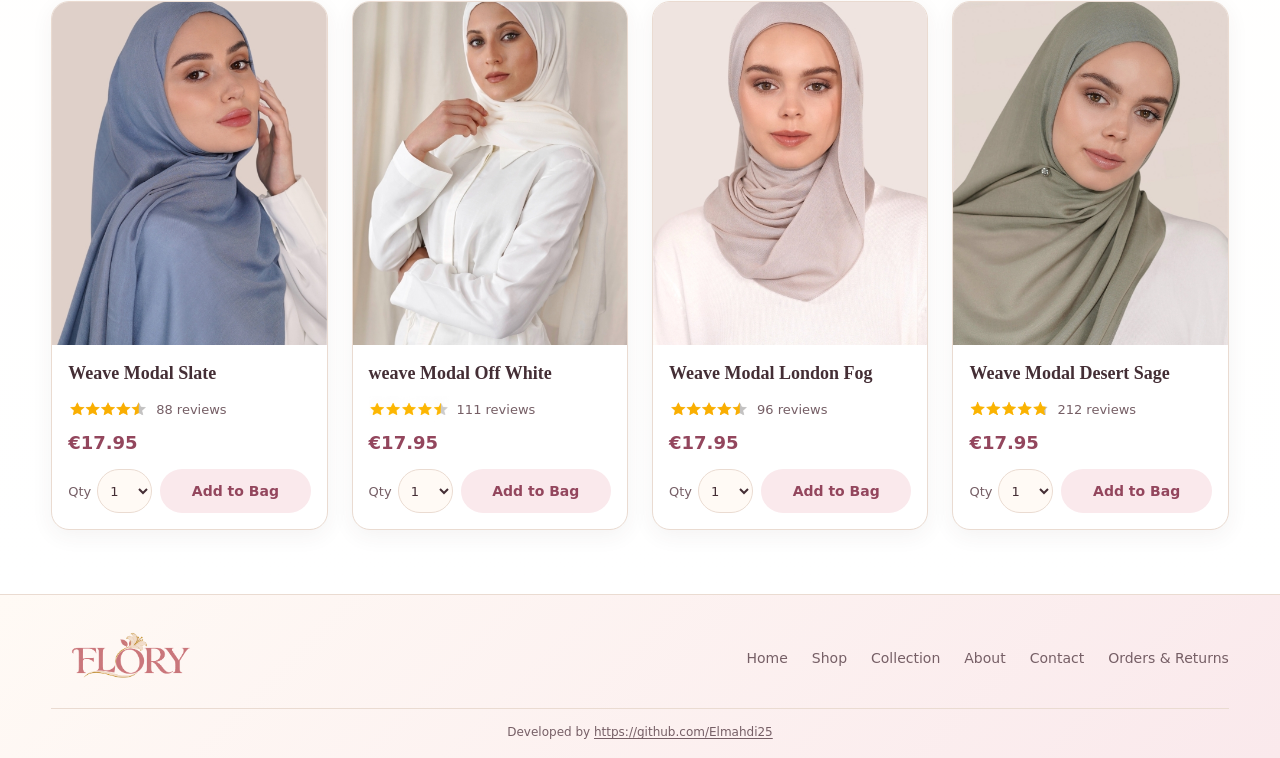
==== commit 32179a68: "step_11 go back from chekout.js to index.js lett the bag at is it without seing 0 again" ====
--- a/index.html
+++ b/index.html
@@ -6,9 +6,11 @@
     <meta name="viewport" content="width=device-width, initial-scale=1.0">
     <link rel="icon" type="image/png" href="./images/icons/flory-fav-icon.png">
     <title>FLORY</title>
-    <link rel="stylesheet" href="./style/index/header.css">
-    <link rel="stylesheet" href="./style/index/main.css">
-    <link rel="stylesheet" href="./style/index/footer.css">
+    <link rel="stylesheet" href="./style/generale.css">
+    <link rel="stylesheet" href="./style/components/header.css">
+    <link rel="stylesheet" href="./style/components/footer.css">
+    <link rel="stylesheet" href="./style/pages/main.css">
+    
 </head>
 
 <body>
@@ -30,9 +32,9 @@
                 <a class="orders-link" href="orders.html">Orders &amp; Returns</a>
 
                 <div class="cart-tools">
-                    <a class="icon-link" href="cart.html" aria-label="Shopping bag, 0 items">
+                    <a class="icon-link" href="./html/checkout.html" aria-label="Shopping bag, 0 items">
                         <span class="bag-icon" aria-hidden="true"></span>
-                        <span class="bag-count" aria-hidden="true">0</span>
+                        <span class="bag-count" aria-hidden="true"></span>
                     </a>
                 </div>
             </nav>
--- a/style/generale.css
+++ b/style/generale.css
@@ -0,0 +1,20 @@
+:root {
+  --cream: #fffaf5;
+  --white: #fff;
+  --blush: #fae9ec;
+  --beige: #eadbd1;
+  --rose: #93465d;
+  --gold: #a97b3f;
+  --ink: #442e35;
+  --muted: #765f66;
+}
+
+* {
+  box-sizing: border-box;
+}
+
+body {
+  margin: 0;
+  color: var(--ink);
+  font-family: "DM Sans", system-ui, sans-serif;
+}
--- a/style/components/header.css
+++ b/style/components/header.css
@@ -0,0 +1,245 @@
+.store-header {
+  background: linear-gradient(110deg, var(--white), var(--cream));
+  border-bottom: 1px solid var(--beige);
+  box-shadow: 0 4px 18px rgb(68 46 53 / 7%);
+}
+
+.header-inner {
+  display: grid;
+  grid-template-columns: minmax(0, 1fr) minmax(0, 2.4fr) minmax(
+      max-content,
+      1fr
+    );
+  align-items: center;
+  gap: 2rem;
+  max-width: 90rem;
+  margin-inline: auto;
+  padding: 1rem clamp(1rem, 4vw, 3.5rem);
+}
+
+.brand {
+  justify-self: start;
+  border-radius: 0.5rem;
+}
+
+.brand img {
+  display: block;
+  width: clamp(6rem, 12vw, 10rem);
+  max-width: 100%;
+  height: 3.75rem;
+  object-fit: contain;
+  object-position: left center;
+}
+
+.store-search {
+  display: flex;
+  width: 100%;
+  min-width: 0;
+  padding: 0.25rem;
+  border: 1px solid var(--beige);
+  border-radius: 999px;
+  background: var(--white);
+  box-shadow: 0 2px 8px rgb(68 46 53 / 5%);
+}
+
+.store-search input {
+  flex: 1;
+  min-width: 0;
+  padding: 0 0.875rem;
+  border: 0;
+  border-radius: inherit;
+  background: transparent;
+  color: var(--ink);
+  font: inherit;
+}
+
+.store-search input::placeholder {
+  color: var(--muted);
+}
+
+.store-search input:focus {
+  outline: none;
+}
+
+.store-search:focus-within {
+  border-color: var(--rose);
+  outline: 2px solid var(--blush);
+}
+
+.store-search button,
+.icon-link {
+  display: grid;
+  place-items: center;
+  flex: none;
+  width: 2.75rem;
+  height: 2.75rem;
+}
+
+.store-search button {
+  border: 0;
+  border-radius: 50%;
+  background: var(--blush);
+  color: var(--rose);
+  cursor: pointer;
+}
+
+.store-search button:hover {
+  background: #f4d9df;
+}
+
+.search-icon {
+  position: relative;
+  width: 0.875rem;
+  height: 0.875rem;
+  border: 2px solid currentColor;
+  border-radius: 50%;
+  transform: translate(-1px, -1px);
+}
+
+.search-icon::after {
+  position: absolute;
+  right: -5px;
+  bottom: -3px;
+  width: 7px;
+  height: 2px;
+  border-radius: 2px;
+  background: currentColor;
+  transform: rotate(45deg);
+  content: "";
+}
+
+.header-actions,
+.cart-tools {
+  display: flex;
+  align-items: center;
+}
+
+.header-actions {
+  justify-self: end;
+  gap: 1rem;
+}
+
+.orders-link {
+  display: inline-flex;
+  align-items: center;
+  min-height: 2.75rem;
+  color: var(--ink);
+  font-size: 0.875rem;
+  font-weight: 600;
+  text-decoration: none;
+  white-space: nowrap;
+}
+
+.orders-link:hover {
+  text-decoration: underline;
+  text-decoration-color: var(--gold);
+  text-underline-offset: 0.25em;
+}
+
+.icon-link {
+  position: relative;
+  border-radius: 50%;
+  color: var(--ink);
+  text-decoration: none;
+}
+
+.icon-link:hover {
+  background: var(--blush);
+  color: var(--rose);
+}
+
+.brand:focus-visible,
+.orders-link:focus-visible,
+.icon-link:focus-visible,
+.store-search button:focus-visible {
+  outline: 2px solid var(--rose);
+  outline-offset: 2px;
+}
+
+.bag-icon {
+  position: relative;
+  width: 1.125rem;
+  height: 1rem;
+  margin-top: 0.25rem;
+  border: 1.5px solid currentColor;
+  border-radius: 0.2rem 0.2rem 0.3rem 0.3rem;
+}
+
+.bag-icon::before {
+  position: absolute;
+  top: -0.375rem;
+  left: 50%;
+  width: 0.4rem;
+  height: 0.35rem;
+  border: 1.5px solid currentColor;
+  border-bottom: 0;
+  border-radius: 0.35rem 0.35rem 0 0;
+  transform: translateX(-50%);
+  content: "";
+}
+
+.bag-count {
+  position: absolute;
+  top: 0.125rem;
+  right: 0.0625rem;
+  display: grid;
+  place-items: center;
+  min-width: 1.125rem;
+  height: 1.125rem;
+  padding-inline: 0.125rem;
+  border: 1px solid var(--white);
+  border-radius: 999px;
+  background: var(--rose);
+  color: var(--white);
+  font-size: 0.625rem;
+  font-weight: 700;
+}
+
+/* Tablet */
+@media (max-width: 62rem) {
+  .header-inner {
+    grid-template-columns: minmax(0, 1fr) minmax(0, 2fr) max-content;
+    gap: 1rem;
+  }
+
+  .header-actions {
+    gap: 0.5rem;
+  }
+}
+
+/* Mobile: logo and store links above a full-width search field */
+@media (max-width: 44rem) {
+  .header-inner {
+    grid-template-columns: minmax(0, 1fr) max-content;
+    gap: 0.625rem 0.75rem;
+    padding: 0.625rem 1rem 0.875rem;
+  }
+
+  .brand {
+    grid-area: 1 / 1;
+  }
+
+  .brand img {
+    height: 2.75rem;
+  }
+
+  .header-actions {
+    grid-area: 1 / 2;
+  }
+
+  .store-search {
+    grid-area: 2 / 1 / 3 / -1;
+  }
+}
+
+/* Narrow phones */
+@media (max-width: 23rem) {
+  .header-inner {
+    padding-inline: 0.75rem;
+    column-gap: 0.5rem;
+  }
+
+  .orders-link {
+    font-size: 0.75rem;
+  }
+}
--- a/style/components/footer.css
+++ b/style/components/footer.css
@@ -0,0 +1,120 @@
+.flory-footer {
+  padding: 2rem clamp(1rem, 4vw, 3.5rem) 1rem;
+  border-top: 1px solid var(--beige, #eadbd1);
+  background: linear-gradient(
+    135deg,
+    var(--cream, #fffaf5),
+    var(--blush, #fae9ec)
+  );
+  color: var(--muted, #765f66);
+}
+
+.flory-footer-inner {
+  display: grid;
+  grid-template-columns: auto minmax(0, 1fr);
+  align-items: center;
+  gap: 1.25rem 2rem;
+  max-width: 80rem;
+  margin-inline: auto;
+}
+
+.flory-footer a {
+  color: inherit;
+  text-decoration: none;
+}
+
+.flory-footer a:hover {
+  color: var(--rose, #93465d);
+  text-decoration: underline;
+  text-underline-offset: 0.25em;
+}
+
+.flory-footer a:focus-visible {
+  outline: 2px solid var(--rose, #93465d);
+  outline-offset: 3px;
+  border-radius: 0.2rem;
+}
+
+.flory-footer .flory-footer-brand {
+  justify-self: start;
+}
+
+.flory-footer-brand img {
+  display: block;
+  width: clamp(7rem, 15vw, 10rem);
+  height: auto;
+}
+
+@media (max-width: 48rem) {
+  .flory-footer .flory-footer-brand {
+    justify-self: center;
+  }
+}
+
+.flory-footer-nav {
+  justify-self: end;
+}
+
+.flory-footer-links {
+  display: flex;
+  flex-wrap: wrap;
+  justify-content: flex-end;
+  gap: 0.25rem clamp(0.875rem, 2vw, 1.5rem);
+  margin: 0;
+  padding: 0;
+  list-style: none;
+}
+
+.flory-footer-links a {
+  display: inline-flex;
+  align-items: center;
+  min-height: 2.75rem;
+  font-size: 0.875rem;
+}
+
+.flory-footer-credit {
+  grid-column: 1 / -1;
+  margin: 0;
+  padding-top: 0.875rem;
+  border-top: 1px solid var(--beige, #eadbd1);
+  font-size: 0.75rem;
+  line-height: 1.6;
+  text-align: center;
+  overflow-wrap: anywhere;
+}
+
+.flory-footer-credit a {
+  text-decoration: underline;
+  text-underline-offset: 0.2em;
+}
+
+/* Tablet and mobile */
+@media (max-width: 48rem) {
+  .flory-footer-inner {
+    grid-template-columns: minmax(0, 1fr);
+    justify-items: center;
+    gap: 0.75rem;
+  }
+
+  .flory-footer-nav {
+    justify-self: center;
+  }
+
+  .flory-footer-links {
+    justify-content: center;
+  }
+
+  .flory-footer-credit {
+    width: 100%;
+  }
+}
+
+/* Small phones */
+@media (max-width: 30rem) {
+  .flory-footer-links {
+    display: grid;
+    grid-template-columns: repeat(2, minmax(0, 1fr));
+    column-gap: 1.25rem;
+    text-align: center;
+  }
+}
--- a/style/pages/main.css
+++ b/style/pages/main.css
@@ -0,0 +1,188 @@
+.shop {
+  min-height: 100vh;
+  padding: clamp(2rem, 5vw, 4rem) clamp(1rem, 4vw, 3.5rem);
+  background: linear-gradient(180deg, var(--cream), var(--white));
+}
+
+.shop-title,
+.products-grid {
+  max-width: 80rem;
+  margin-inline: auto;
+}
+
+.shop-title {
+  margin-top: 0;
+  margin-bottom: 1.5rem;
+  color: var(--ink);
+  font-family: Georgia, serif;
+  font-size: clamp(1.75rem, 4vw, 2.75rem);
+  font-weight: 500;
+}
+
+.products-grid {
+  display: grid;
+  grid-template-columns: repeat(auto-fill, minmax(min(100%, 15rem), 1fr));
+  gap: clamp(0.875rem, 2vw, 1.5rem);
+}
+
+.product-card {
+  display: flex;
+  flex-direction: column;
+  min-width: 0;
+  overflow: hidden;
+  border: 1px solid var(--beige);
+  border-radius: 1.125rem;
+  background: var(--white);
+  box-shadow: 0 6px 22px rgb(68 46 53 / 6%);
+}
+
+.product-image-wrap {
+  aspect-ratio: 4 / 5;
+  overflow: hidden;
+  background: var(--blush);
+}
+
+.product-image {
+  display: block;
+  width: 100%;
+  height: 100%;
+  object-fit: cover;
+}
+
+.product-details {
+  display: flex;
+  flex: 1;
+  flex-direction: column;
+  gap: 0.625rem;
+  padding: 1rem;
+}
+
+.product-name {
+  margin: 0;
+  color: var(--ink);
+  font-family: Georgia, serif;
+  font-size: 1.125rem;
+  font-weight: 600;
+  line-height: 1.35;
+}
+
+.product-rating {
+  display: flex;
+  flex-wrap: wrap;
+  align-items: center;
+  gap: 0.375rem 0.5rem;
+}
+
+.product-stars {
+  display: block;
+  width: 5rem;
+  height: auto;
+}
+
+.product-review-count {
+  color: var(--muted);
+  font-size: 0.8125rem;
+}
+
+.product-price {
+  margin: 0;
+  color: var(--rose);
+  font-size: 1.125rem;
+  font-weight: 700;
+}
+
+.product-actions {
+  display: flex;
+  flex-wrap: wrap;
+  align-items: center;
+  gap: 0.5rem;
+  margin-top: auto;
+  padding-top: 0.375rem;
+}
+
+.product-quantity {
+  display: flex;
+  align-items: center;
+  gap: 0.375rem;
+  color: var(--muted);
+  font-size: 0.8125rem;
+}
+
+.product-quantity select,
+.add-to-bag {
+  min-height: 2.75rem;
+  border-radius: 999px;
+  font: inherit;
+  cursor: pointer;
+}
+
+.product-quantity select {
+  padding-inline: 0.5rem;
+  border: 1px solid var(--beige);
+  background: var(--cream);
+  color: var(--ink);
+}
+
+.add-to-bag {
+  flex: 1 0 auto;
+  padding-inline: 0.75rem;
+  border: 1px solid transparent;
+  background: var(--blush);
+  color: var(--rose);
+  font-size: 0.875rem;
+  font-weight: 700;
+}
+
+.add-to-bag:hover {
+  border-color: var(--gold);
+  background: #f4d9df;
+}
+
+.product-quantity select:focus-visible,
+.add-to-bag:focus-visible {
+  outline: 2px solid var(--rose);
+  outline-offset: 2px;
+}
+.product-actions {
+  display: grid;
+  grid-template-columns: auto minmax(0, 1fr);
+  column-gap: 0.5rem;
+  row-gap: 0;
+}
+
+.product-actions .product-quantity {
+  grid-column: 1;
+  grid-row: 2;
+}
+
+.product-actions .add-to-bag {
+  grid-column: 2;
+  grid-row: 2;
+}
+
+.added-message {
+  grid-column: 2;
+  grid-row: 1;
+  display: flex;
+  align-items: center;
+  gap: 0.4rem;
+  margin: 0 0 0.4rem;
+  color: var(--rose);
+  font-size: 0.8125rem;
+  font-weight: 600;
+}
+
+.added-message[hidden] {
+  display: none;
+}
+
+.added-check {
+  display: grid;
+  place-items: center;
+  width: 1.25rem;
+  height: 1.25rem;
+  border-radius: 50%;
+  background: var(--blush);
+  color: var(--rose);
+}
+
